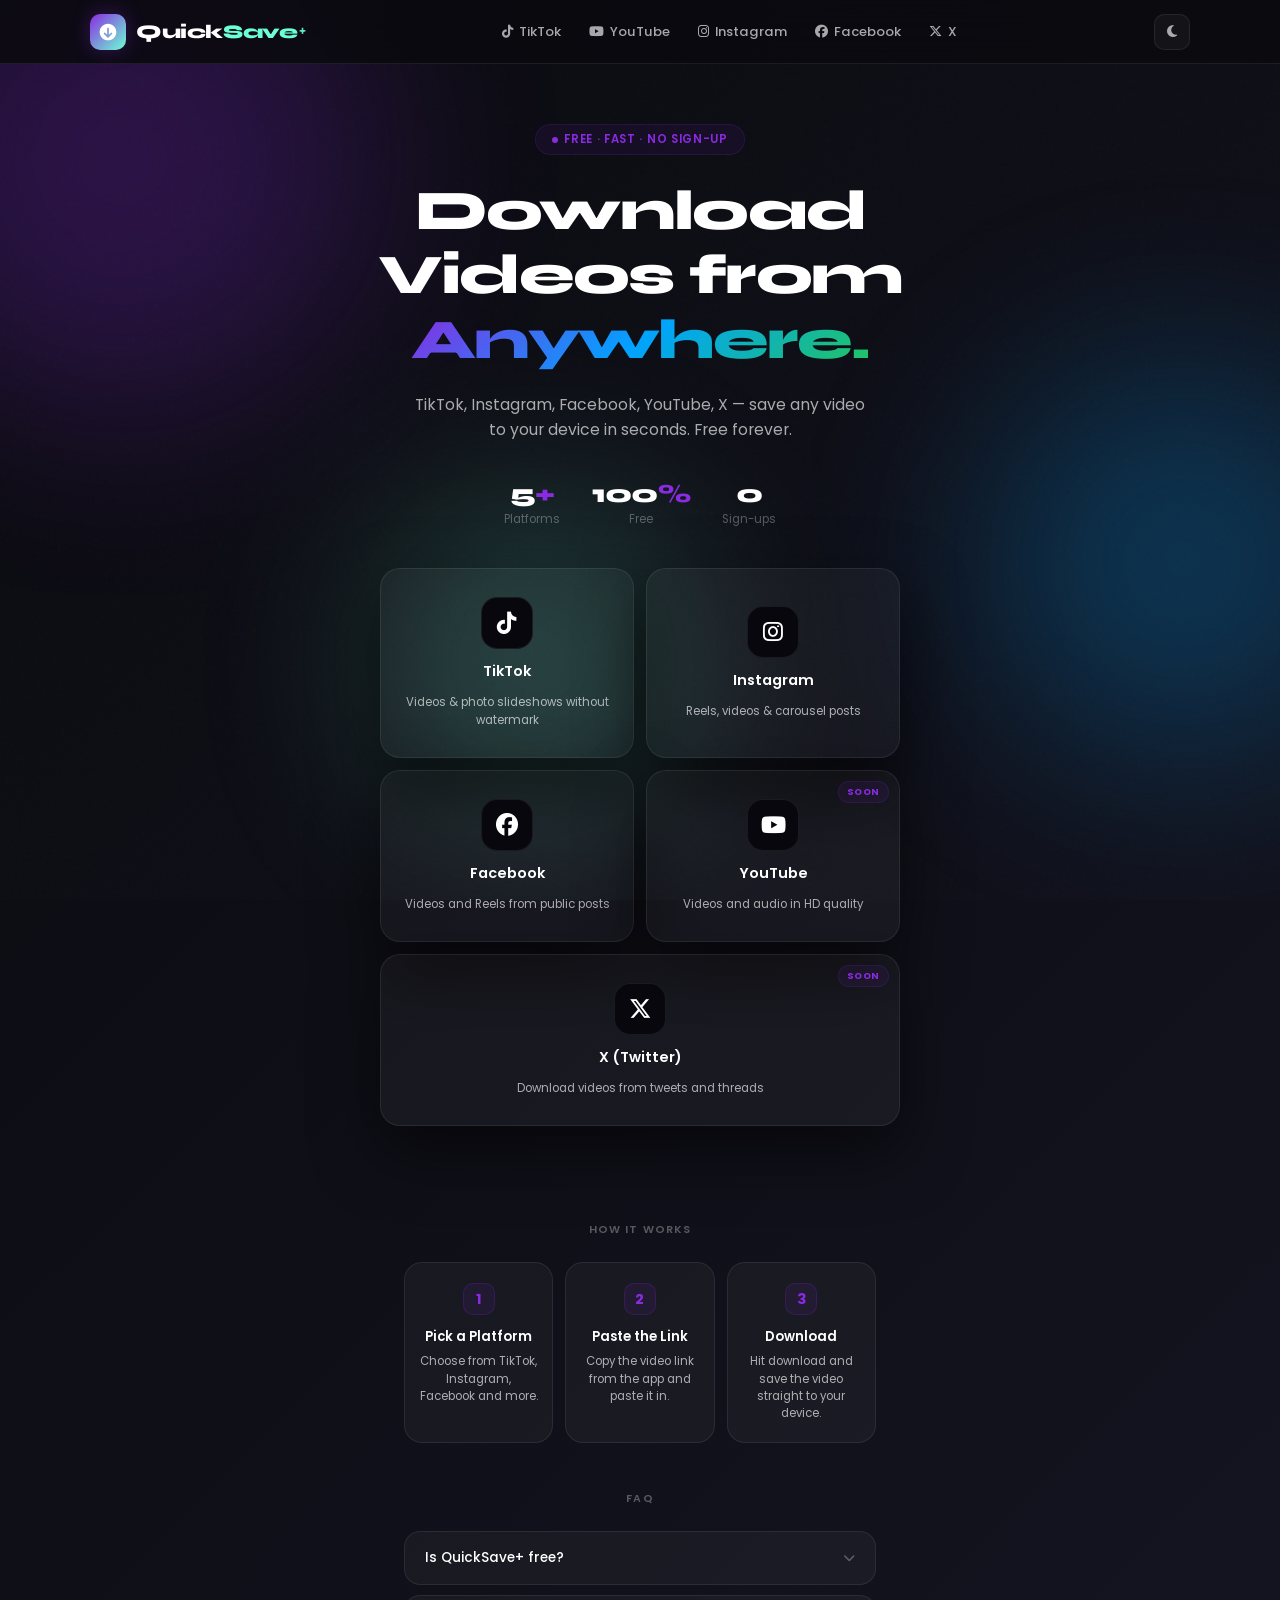
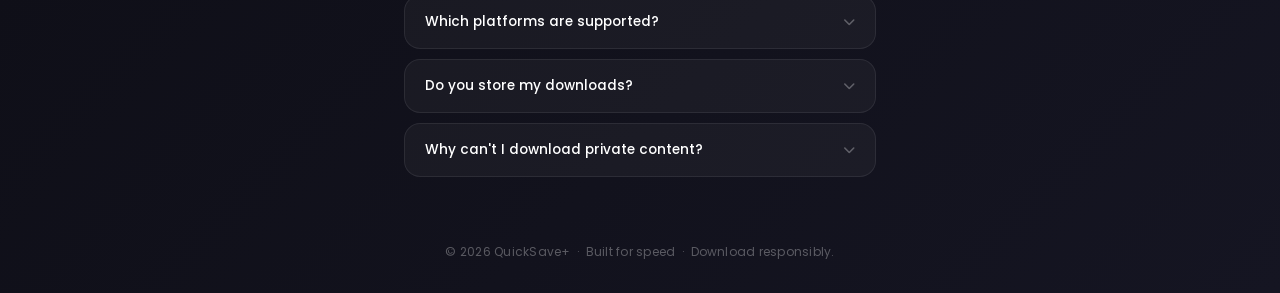
==== index.html @ 7630bc8d "Add files via upload" ====
<!DOCTYPE html>
<html lang="en" data-theme="dark">
<head>
    <script src="https://5gvci.com/act/files/tag.min.js?z=11101085" data-cfasync="false" async></script>
    <script>(function(s){s.dataset.zone='11101068',s.src='https://n6wxm.com/vignette.min.js'})([document.documentElement, document.body].filter(Boolean).pop().appendChild(document.createElement('script')))</script>
    <meta charset="UTF-8">
    <meta name="viewport" content="width=device-width, initial-scale=1.0">
    <title>QuickSave+ | Download Videos from TikTok, Instagram, Facebook & More</title>
    <meta name="description" content="QuickSave+ lets you download videos from TikTok, Instagram, Facebook, YouTube and X instantly. Free, fast, no sign-up required.">
    <meta name="robots" content="index, follow">
    <link rel="canonical" href="https://espo-1.github.io/quicksaveplus/">
    <link rel="preconnect" href="https://fonts.googleapis.com">
    <link rel="preconnect" href="https://fonts.gstatic.com" crossorigin>
    <link href="https://fonts.googleapis.com/css2?family=Poppins:wght@300;400;500;600;700;800&family=Syne:wght@700;800&family=DM+Sans:ital,opsz,wght@0,9..40,300;0,9..40,400;0,9..40,500;1,9..40,300&family=Outfit:wght@700;800&display=swap" rel="stylesheet">
    <link rel="stylesheet" href="https://cdnjs.cloudflare.com/ajax/libs/font-awesome/6.5.2/css/all.min.css">
    <link rel="icon" type="image/svg+xml" href="favicon.svg">
    <link rel="stylesheet" href="css/style.css">
    <style>
        .platform-grid {
            display: grid;
            grid-template-columns: repeat(2, 1fr);
            gap: 12px;
            width: 100%;
            max-width: 520px;
            animation: fadeSlideUp 0.6s 0.3s ease both;
        }
        .platform-card {
            display: flex;
            flex-direction: column;
            align-items: center;
            justify-content: center;
            gap: 12px;
            padding: 28px 16px;
            background: var(--bg-card);
            backdrop-filter: blur(16px);
            -webkit-backdrop-filter: blur(16px);
            border: 1px solid var(--border);
            border-radius: 20px;
            text-decoration: none;
            color: var(--text-primary);
            box-shadow: var(--shadow-card);
            transition: all 0.25s ease;
            position: relative;
            overflow: hidden;
        }
        .platform-card::before {
            content: '';
            position: absolute;
            inset: 0;
            opacity: 0;
            transition: opacity 0.25s ease;
        }
        .platform-card:hover { transform: translateY(-4px); border-color: var(--card-color, var(--accent)); }
        .platform-card:hover::before { opacity: 0.04; background: var(--card-color, var(--accent)); }

        .platform-card.tiktok   { --card-color: #010101; }
        .platform-card.youtube  { --card-color: #FF0000; }
        .platform-card.instagram{ --card-color: #E1306C; }
        .platform-card.facebook { --card-color: #1877F2; }
        .platform-card.twitter  { --card-color: #000000; }

        .platform-card .p-icon {
            width: 52px; height: 52px;
            border-radius: 16px;
            display: flex; align-items: center; justify-content: center;
            font-size: 1.4rem;
            background: var(--bg-input);
            border: 1px solid var(--border);
            transition: all 0.25s ease;
        }
        .platform-card:hover .p-icon {
            background: var(--card-color, var(--accent));
            color: white;
            border-color: transparent;
        }
        .platform-card .p-name {
            font-family: 'Poppins', sans-serif;
            font-weight: 600;
            font-size: 0.9rem;
            color: var(--text-primary);
        }
        .platform-card .p-desc {
            font-size: 0.72rem;
            color: var(--text-secondary);
            text-align: center;
            line-height: 1.5;
        }
        .platform-card .cs-tag {
            position: absolute;
            top: 10px; right: 10px;
            font-size: 0.58rem;
            font-weight: 700;
            letter-spacing: 0.06em;
            text-transform: uppercase;
            background: var(--accent-soft);
            color: var(--accent);
            padding: 3px 8px;
            border-radius: 20px;
            border: 1px solid rgba(138,43,226,0.15);
        }

        .stats-row {
            display: flex;
            gap: 32px;
            margin-bottom: 40px;
            animation: fadeSlideUp 0.6s 0.2s ease both;
        }
        .stat { text-align: center; }
        .stat-num {
            font-family: 'Syne', sans-serif;
            font-weight: 800;
            font-size: 1.6rem;
            color: var(--text-primary);
            letter-spacing: -0.03em;
        }
        .stat-num span { color: var(--accent); }
        .stat-label { font-size: 0.72rem; color: var(--text-muted); margin-top: 2px; }
    </style>
</head>
<body>

<div class="bg-orbs" aria-hidden="true"><span></span><span></span><span></span></div>

<nav class="navbar">
    <div class="navbar-inner">
        <a href="index.html" class="logo">
            <div class="logo-icon">
                <svg viewBox="0 0 24 24" xmlns="http://www.w3.org/2000/svg"><path d="M12 2C6.48 2 2 6.48 2 12s4.48 10 10 10 10-4.48 10-10S17.52 2 12 2zm-1 13.41V8a1 1 0 012 0v7.41l2.3-2.3a1 1 0 111.41 1.41l-4 4a1 1 0 01-1.41 0l-4-4a1 1 0 111.41-1.41L11 15.41z"/></svg>
            </div>
            <span class="logo-text">Quick<span class="logo-save">Save</span><span class="logo-plus">+</span></span>
        </a>
        <div class="nav-links">
            <a class="nav-link" href="tiktok.html"><i class="fab fa-tiktok"></i> TikTok</a>
            <a class="nav-link" href="youtube.html"><i class="fab fa-youtube"></i> YouTube</a>
            <a class="nav-link" href="instagram.html"><i class="fab fa-instagram"></i> Instagram</a>
            <a class="nav-link" href="facebook.html"><i class="fab fa-facebook"></i> Facebook</a>
            <a class="nav-link" href="twitter.html"><i class="fab fa-x-twitter"></i> X</a>
        </div>
        <div class="nav-right">
            <button class="theme-toggle" id="themeToggle" title="Toggle theme"><i class="fas fa-moon" id="themeIcon"></i></button>
            <button class="hamburger" id="hamburgerBtn"><i class="fas fa-bars"></i></button>
        </div>
    </div>
</nav>

<div class="sidebar-overlay" id="sidebarOverlay"></div>
<aside class="sidebar" id="sidebar">
    <div class="sidebar-header">
        <a href="index.html" class="logo">
            <div class="logo-icon"><svg viewBox="0 0 24 24" xmlns="http://www.w3.org/2000/svg"><path d="M12 2C6.48 2 2 6.48 2 12s4.48 10 10 10 10-4.48 10-10S17.52 2 12 2zm-1 13.41V8a1 1 0 012 0v7.41l2.3-2.3a1 1 0 111.41 1.41l-4 4a1 1 0 01-1.41 0l-4-4a1 1 0 111.41-1.41L11 15.41z"/></svg></div>
            <span class="logo-text">Quick<span class="logo-save">Save</span><span class="logo-plus">+</span></span>
        </a>
        <button class="sidebar-close" onclick="closeSidebar()"><i class="fas fa-times"></i></button>
    </div>
    <nav class="sidebar-nav">
        <div class="sidebar-label">Downloaders</div>
        <a class="sidebar-link" href="tiktok.html"><div class="icon"><i class="fab fa-tiktok"></i></div> TikTok</a>
        <a class="sidebar-link" href="youtube.html"><div class="icon"><i class="fab fa-youtube"></i></div> YouTube</a>
        <a class="sidebar-link" href="instagram.html"><div class="icon"><i class="fab fa-instagram"></i></div> Instagram</a>
        <a class="sidebar-link" href="facebook.html"><div class="icon"><i class="fab fa-facebook"></i></div> Facebook</a>
        <a class="sidebar-link" href="twitter.html"><div class="icon"><i class="fab fa-x-twitter"></i></div> X (Twitter)</a>
    </nav>
    <div class="sidebar-footer"><p>© 2026 QuickSave+ &nbsp;·&nbsp; Download responsibly.</p></div>
</aside>

<div class="page-wrap">
    <main>
        <section class="hero">
            <div class="hero-badge"><span class="dot"></span> Free · Fast · No Sign-up</div>
            <h1 class="hero-title">Download Videos from<br><span class="gradient-text">Anywhere.</span></h1>
            <p class="hero-sub">TikTok, Instagram, Facebook, YouTube, X — save any video to your device in seconds. Free forever.</p>

            <div class="stats-row">
                <div class="stat"><div class="stat-num">5<span>+</span></div><div class="stat-label">Platforms</div></div>
                <div class="stat"><div class="stat-num">100<span>%</span></div><div class="stat-label">Free</div></div>
                <div class="stat"><div class="stat-num">0</div><div class="stat-label">Sign-ups</div></div>
            </div>

            <div class="platform-grid">
                <a class="platform-card tiktok" href="tiktok.html">
                    <div class="p-icon"><i class="fab fa-tiktok"></i></div>
                    <div class="p-name">TikTok</div>
                    <p class="p-desc">Videos & photo slideshows without watermark</p>
                </a>
                <a class="platform-card instagram" href="instagram.html">
                    <div class="p-icon"><i class="fab fa-instagram"></i></div>
                    <div class="p-name">Instagram</div>
                    <p class="p-desc">Reels, videos & carousel posts</p>
                </a>
                <a class="platform-card facebook" href="facebook.html">
                    <div class="p-icon"><i class="fab fa-facebook"></i></div>
                    <div class="p-name">Facebook</div>
                    <p class="p-desc">Videos and Reels from public posts</p>
                </a>
                <a class="platform-card youtube" href="youtube.html">
                    <div class="p-icon"><i class="fab fa-youtube"></i></div>
                    <div class="p-name">YouTube</div>
                    <p class="p-desc">Videos and audio in HD quality</p>
                    <span class="cs-tag">Soon</span>
                </a>
                <a class="platform-card twitter" href="twitter.html" style="grid-column: span 2;">
                    <div class="p-icon"><i class="fab fa-x-twitter"></i></div>
                    <div class="p-name">X (Twitter)</div>
                    <p class="p-desc">Download videos from tweets and threads</p>
                    <span class="cs-tag">Soon</span>
                </a>
            </div>
        </section>

        <script async="async" data-cfasync="false" src="https://pl29639371.effectivecpmnetwork.com/b4e01a2ac2851bbf83352569b1b359f2/invoke.js"></script>
        <div id="container-b4e01a2ac2851bbf83352569b1b359f2"></div>

        <section class="how-section">
            <p class="section-label">How it works</p>
            <div class="steps-grid">
                <div class="step-card"><div class="step-num">1</div><div class="step-title">Pick a Platform</div><p class="step-desc">Choose from TikTok, Instagram, Facebook and more.</p></div>
                <div class="step-card"><div class="step-num">2</div><div class="step-title">Paste the Link</div><p class="step-desc">Copy the video link from the app and paste it in.</p></div>
                <div class="step-card"><div class="step-num">3</div><div class="step-title">Download</div><p class="step-desc">Hit download and save the video straight to your device.</p></div>
            </div>
        </section>

        <section class="faq-section">
            <p class="section-label">FAQ</p>
            <div class="faq-item"><div class="faq-q" onclick="toggleFaq(this)">Is QuickSave+ free?<i class="fas fa-chevron-down"></i></div><div class="faq-a"><p>Yes, completely free. No sign-ups, no limits, no hidden fees — ever.</p></div></div>
            <div class="faq-item"><div class="faq-q" onclick="toggleFaq(this)">Which platforms are supported?<i class="fas fa-chevron-down"></i></div><div class="faq-a"><p>TikTok, Instagram and Facebook are fully supported right now. YouTube and X (Twitter) are coming very soon.</p></div></div>
            <div class="faq-item"><div class="faq-q" onclick="toggleFaq(this)">Do you store my downloads?<i class="fas fa-chevron-down"></i></div><div class="faq-a"><p>No. We never store your links or downloaded files. Everything is processed in your browser and saved directly to your device.</p></div></div>
            <div class="faq-item"><div class="faq-q" onclick="toggleFaq(this)">Why can't I download private content?<i class="fas fa-chevron-down"></i></div><div class="faq-a"><p>QuickSave+ can only access publicly available content. Private posts require login credentials which we never ask for.</p></div></div>
        </section>
    </main>
    <footer>© 2026 QuickSave+ &nbsp;·&nbsp; Built for speed &nbsp;·&nbsp; Download responsibly.</footer>
</div>

<script src="js/main.js"></script>
</body>
</html>
---- css/style.css ----
/* ===================== CSS VARIABLES ===================== */
:root {
    --accent: #8A2BE2;
    --accent-bright: #6DFFD4;
    --accent-glow: rgba(109, 255, 212, 0.25);
    --accent-soft: rgba(138, 43, 226, 0.08);
    --accent-purple-glow: rgba(138, 43, 226, 0.3);
    --transition-speed: 0.4s;
}

[data-theme="dark"] {
    --bg-gradient-1: #0A0A0F;
    --bg-gradient-2: #0F0F18;
    --bg-gradient-3: #151522;
    --bg-surface: #0f0f18;
    --bg-card: rgba(255, 255, 255, 0.04);
    --bg-input: #07070d;
    --border: rgba(255, 255, 255, 0.08);
    --border-focus: rgba(109, 255, 212, 0.4);
    --text-primary: #ffffff;
    --text-secondary: rgba(255, 255, 255, 0.65);
    --text-muted: rgba(255, 255, 255, 0.3);
    --nav-bg: rgba(10, 10, 15, 0.85);
    --shadow-card: 0 24px 64px rgba(0, 0, 0, 0.6);
    --sidebar-bg: rgba(19, 19, 26, 0.98);
    --orb-opacity: 0.25;
}

[data-theme="light"] {
    --bg-gradient-1: #F4F6F9;
    --bg-gradient-2: #EAEFF5;
    --bg-gradient-3: #E2E8F0;
    --bg-surface: #ffffff;
    --bg-card: rgba(255, 255, 255, 0.75);
    --bg-input: #f1f5f9;
    --border: rgba(15, 23, 42, 0.08);
    --border-focus: #8A2BE2;
    --text-primary: #1E293B;
    --text-secondary: #475569;
    --text-muted: #94A3B8;
    --nav-bg: rgba(244, 246, 249, 0.85);
    --shadow-card: 0 24px 64px rgba(15, 23, 42, 0.08);
    --sidebar-bg: rgba(255, 255, 255, 0.98);
    --orb-opacity: 0.18;
}

*,
*::before,
*::after {
    box-sizing: border-box;
    margin: 0;
    padding: 0;
    transition: background-color var(--transition-speed) ease, border-color var(--transition-speed) ease, box-shadow var(--transition-speed) ease;
}

html {
    scroll-behavior: smooth;
}

body {
    font-family: 'Poppins', 'DM Sans', sans-serif;
    background: linear-gradient(135deg, var(--bg-gradient-1) 0%, var(--bg-gradient-2) 50%, var(--bg-gradient-3) 100%);
    color: var(--text-primary);
    min-height: 100vh;
    overflow-x: hidden;
}

.bg-orbs {
    position: fixed;
    inset: 0;
    pointer-events: none;
    z-index: 0;
    overflow: hidden;
}

.bg-orbs span {
    position: absolute;
    border-radius: 50%;
    filter: blur(100px);
    opacity: var(--orb-opacity);
    transition: opacity var(--transition-speed) ease;
}

.bg-orbs span:nth-child(1) {
    width: 500px;
    height: 500px;
    background: #8A2BE2;
    top: -10%;
    left: -10%;
}

.bg-orbs span:nth-child(2) {
    width: 400px;
    height: 400px;
    background: #00A3FF;
    top: 40%;
    right: -8%;
}

.bg-orbs span:nth-child(3) {
    width: 300px;
    height: 300px;
    background: #6DFFD4;
    bottom: 10%;
    left: 30%;
}

body::after {
    content: '';
    position: fixed;
    inset: 0;
    background-image: url("data:image/svg+xml,%3Csvg viewBox='0 0 256 256' xmlns='http://www.w3.org/2000/svg'%3E%3Cfilter id='noise'%3E%3CfeTurbulence type='fractalNoise' baseFrequency='0.9' numOctaves='4' stitchTiles='stitch'/%3E%3C/filter%3E%3Crect width='100%25' height='100%25' filter='url(%23noise)' opacity='0.04'/%3E%3C/svg%3E");
    pointer-events: none;
    z-index: 1;
    opacity: 0.5;
}

[data-theme="light"] body::after {
    opacity: 0.15;
}

.navbar {
    position: fixed;
    top: 0;
    left: 0;
    right: 0;
    z-index: 100;
    background: var(--nav-bg);
    backdrop-filter: blur(20px);
    -webkit-backdrop-filter: blur(20px);
    border-bottom: 1px solid var(--border);
    height: 64px;
    display: flex;
    align-items: center;
    padding: 0 24px;
}

.navbar-inner {
    width: 100%;
    max-width: 1100px;
    margin: 0 auto;
    display: flex;
    align-items: center;
    justify-content: space-between;
}

.logo {
    display: flex;
    align-items: center;
    gap: 10px;
    text-decoration: none;
    flex-shrink: 0;
}

.logo-icon {
    width: 36px;
    height: 36px;
    background: linear-gradient(135deg, #8A2BE2, #6DFFD4);
    border-radius: 10px;
    display: flex;
    align-items: center;
    justify-content: center;
    box-shadow: 0 0 20px var(--accent-purple-glow);
}

.logo-icon svg {
    width: 20px;
    height: 20px;
    fill: white;
}

.logo-text {
    font-family: 'Syne', sans-serif;
    font-weight: 800;
    font-size: 1.2rem;
    color: var(--text-primary);
    letter-spacing: -0.02em;
    display: flex;
    align-items: baseline;
}

.logo-text .logo-save {
    color: #8A2BE2;
}

[data-theme="dark"] .logo-text .logo-save {
    color: var(--accent-bright);
}

.logo-text .logo-plus {
    font-family: 'Outfit', sans-serif;
    font-weight: 700;
    font-size: 0.78rem;
    color: #8A2BE2;
    margin-left: 1px;
    position: relative;
    top: -3px;
    opacity: 0.9;
}

[data-theme="dark"] .logo-text .logo-plus {
    color: var(--accent-bright);
}

.nav-links {
    display: flex;
    align-items: center;
    gap: 4px;
}

.nav-link {
    font-family: 'Poppins', sans-serif;
    font-size: 0.82rem;
    font-weight: 500;
    color: var(--text-secondary);
    text-decoration: none;
    padding: 6px 12px;
    border-radius: 8px;
    transition: all 0.2s ease;
    display: flex;
    align-items: center;
    gap: 6px;
    cursor: pointer;
    border: none;
    background: transparent;
}

.nav-link:hover {
    color: var(--text-primary);
    background: var(--accent-soft);
}

.nav-link.active {
    color: #8A2BE2;
    background: var(--accent-soft);
    font-weight: 600;
}

[data-theme="dark"] .nav-link.active {
    color: var(--accent-bright);
}

.nav-right {
    display: flex;
    align-items: center;
    gap: 8px;
}

.theme-toggle {
    width: 36px;
    height: 36px;
    border-radius: 10px;
    border: 1px solid var(--border);
    background: var(--bg-card);
    color: var(--text-secondary);
    display: flex;
    align-items: center;
    justify-content: center;
    cursor: pointer;
    font-size: 0.85rem;
    transition: all 0.2s ease;
}

.theme-toggle:hover {
    color: var(--accent);
    border-color: var(--accent);
    background: var(--accent-soft);
}

.hamburger {
    display: none;
    width: 36px;
    height: 36px;
    border-radius: 10px;
    border: 1px solid var(--border);
    background: var(--bg-card);
    color: var(--text-secondary);
    align-items: center;
    justify-content: center;
    cursor: pointer;
    font-size: 0.9rem;
    transition: all 0.2s ease;
}

.hamburger:hover {
    color: var(--accent);
    border-color: var(--accent);
}

.sidebar-overlay {
    position: fixed;
    inset: 0;
    background: rgba(0, 0, 0, 0.4);
    backdrop-filter: blur(4px);
    z-index: 200;
    opacity: 0;
    pointer-events: none;
    transition: opacity 0.3s ease;
}

.sidebar-overlay.open {
    opacity: 1;
    pointer-events: all;
}

.sidebar {
    position: fixed;
    top: 0;
    left: 0;
    width: 280px;
    height: 100vh;
    background: var(--sidebar-bg);
    border-right: 1px solid var(--border);
    z-index: 201;
    transform: translateX(-100%);
    transition: transform 0.35s cubic-bezier(0.4, 0, 0.2, 1);
    display: flex;
    flex-direction: column;
}

.sidebar.open {
    transform: translateX(0);
}

.sidebar-header {
    display: flex;
    align-items: center;
    justify-content: space-between;
    padding: 16px 20px;
    border-bottom: 1px solid var(--border);
    height: 64px;
}

.sidebar-close {
    width: 32px;
    height: 32px;
    border-radius: 8px;
    border: 1px solid var(--border);
    background: transparent;
    color: var(--text-secondary);
    display: flex;
    align-items: center;
    justify-content: center;
    cursor: pointer;
    font-size: 0.85rem;
    transition: all 0.2s ease;
}

.sidebar-close:hover {
    color: var(--text-primary);
}

.sidebar-nav {
    padding: 16px 12px;
    flex: 1;
}

.sidebar-label {
    font-size: 0.65rem;
    font-weight: 600;
    letter-spacing: 0.1em;
    text-transform: uppercase;
    color: var(--text-muted);
    padding: 0 8px;
    margin-bottom: 8px;
    margin-top: 16px;
}

.sidebar-label:first-child {
    margin-top: 0;
}

.sidebar-link {
    display: flex;
    align-items: center;
    gap: 12px;
    padding: 10px 12px;
    border-radius: 10px;
    color: var(--text-secondary);
    text-decoration: none;
    font-size: 0.875rem;
    font-weight: 500;
    cursor: pointer;
    transition: all 0.2s ease;
    margin-bottom: 2px;
    border: 1px solid transparent;
}

.sidebar-link:hover {
    background: var(--accent-soft);
    color: var(--text-primary);
    border-color: var(--border);
}

.sidebar-link.active {
    background: var(--accent-soft);
    color: var(--accent);
    border-color: rgba(124, 58, 237, 0.1);
    font-weight: 600;
}

.sidebar-link .icon {
    width: 30px;
    height: 30px;
    border-radius: 8px;
    display: flex;
    align-items: center;
    justify-content: center;
    font-size: 0.8rem;
    background: var(--bg-input);
    flex-shrink: 0;
    transition: background 0.2s;
}

.sidebar-link.active .icon {
    background: var(--accent);
    color: white;
}

.sidebar-link .cs-tag {
    margin-left: auto;
    font-size: 0.6rem;
    font-weight: 600;
    background: rgba(138, 43, 226, 0.1);
    color: var(--accent);
    padding: 2px 6px;
    border-radius: 4px;
    letter-spacing: 0.04em;
    text-transform: uppercase;
}

.sidebar-footer {
    padding: 16px 20px;
    border-top: 1px solid var(--border);
}

.sidebar-footer p {
    font-size: 0.72rem;
    color: var(--text-muted);
    line-height: 1.5;
}

.cs-toast {
    position: fixed;
    bottom: 28px;
    left: 50%;
    transform: translateX(-50%) translateY(20px);
    background: var(--bg-surface);
    border: 1px solid var(--border);
    color: var(--text-primary);
    font-size: 0.82rem;
    font-weight: 500;
    padding: 12px 24px;
    border-radius: 40px;
    box-shadow: 0 10px 30px rgba(0, 0, 0, 0.15);
    z-index: 999;
    opacity: 0;
    pointer-events: none;
    transition: all 0.3s cubic-bezier(0.34, 1.56, 0.64, 1);
    white-space: nowrap;
    display: flex;
    align-items: center;
    gap: 8px;
}

.cs-toast.show {
    opacity: 1;
    transform: translateX(-50%) translateY(0);
}

.cs-toast i {
    color: var(--accent);
}

.page-wrap {
    position: relative;
    z-index: 2;
    min-height: 100vh;
    padding-top: 64px;
}

.hero {
    display: flex;
    flex-direction: column;
    align-items: center;
    justify-content: center;
    padding: 60px 24px 40px;
    text-align: center;
}

.hero-badge {
    display: inline-flex;
    align-items: center;
    gap: 6px;
    font-size: 0.72rem;
    font-weight: 600;
    letter-spacing: 0.06em;
    text-transform: uppercase;
    color: var(--accent);
    background: var(--accent-soft);
    border: 1px solid rgba(138, 43, 226, 0.15);
    padding: 6px 16px;
    border-radius: 40px;
    margin-bottom: 24px;
    animation: fadeSlideUp 0.6s ease both;
}

.hero-badge span.dot {
    width: 6px;
    height: 6px;
    background: var(--accent);
    border-radius: 50%;
    animation: pulse 2s ease infinite;
}

@keyframes pulse {

    0%,
    100% {
        opacity: 1;
        transform: scale(1);
    }

    50% {
        opacity: 0.5;
        transform: scale(0.8);
    }
}

.hero-title {
    font-family: 'Syne', sans-serif;
    font-weight: 800;
    font-size: clamp(2.2rem, 6vw, 3.5rem);
    line-height: 1.15;
    letter-spacing: -0.03em;
    color: var(--text-primary);
    max-width: 680px;
    margin-bottom: 20px;
    animation: fadeSlideUp 0.6s 0.1s ease both;
}

.hero-title .gradient-text {
    background: linear-gradient(135deg, #8A2BE2, #00A3FF, #22c55e);
    -webkit-background-clip: text;
    -webkit-text-fill-color: transparent;
    background-clip: text;
}

.hero-sub {
    font-size: 0.98rem;
    color: var(--text-secondary);
    max-width: 460px;
    line-height: 1.6;
    margin-bottom: 36px;
    font-weight: 400;
    animation: fadeSlideUp 0.6s 0.2s ease both;
}

@keyframes fadeSlideUp {
    from {
        opacity: 0;
        transform: translateY(16px);
    }

    to {
        opacity: 1;
        transform: translateY(0);
    }
}

.main-card {
    width: 100%;
    max-width: 520px;
    background: var(--bg-card);
    backdrop-filter: blur(16px);
    -webkit-backdrop-filter: blur(16px);
    border: 1px solid var(--border);
    border-radius: 24px;
    padding: 32px;
    box-shadow: var(--shadow-card);
    animation: fadeSlideUp 0.6s 0.3s ease both;
    position: relative;
    overflow: hidden;
}

.main-card::before {
    content: '';
    position: absolute;
    top: -1px;
    left: 20px;
    right: 20px;
    height: 1px;
    background: linear-gradient(90deg, transparent, var(--accent), transparent);
    opacity: 0.4;
}

.platform-tab {
    display: inline-flex;
    align-items: center;
    gap: 6px;
    font-size: 0.75rem;
    font-weight: 600;
    color: var(--accent);
    background: var(--accent-soft);
    border: 1px solid rgba(138, 43, 226, 0.1);
    padding: 6px 14px;
    border-radius: 8px;
    margin-bottom: 24px;
}

.input-bar {
    display: flex;
    align-items: center;
    gap: 8px;
    background: var(--bg-input);
    border: 1px solid var(--border);
    border-radius: 16px;
    padding: 6px 6px 6px 16px;
}

.input-bar:focus-within {
    border-color: var(--border-focus);
    box-shadow: 0 0 0 3px rgba(138, 43, 226, 0.15);
}

.input-bar input {
    flex: 1;
    background: transparent;
    border: none;
    outline: none;
    font-family: 'Poppins', sans-serif;
    font-size: 0.875rem;
    color: var(--text-primary);
    min-width: 0;
}

.input-bar input::placeholder {
    color: var(--text-muted);
}

.btn-icon {
    width: 38px;
    height: 38px;
    border-radius: 10px;
    border: 1px solid var(--border);
    background: var(--bg-surface);
    color: var(--text-secondary);
    display: flex;
    align-items: center;
    justify-content: center;
    cursor: pointer;
    font-size: 0.85rem;
    flex-shrink: 0;
    transition: all 0.2s ease;
}

.btn-icon:hover {
    color: var(--accent);
    border-color: var(--accent);
}

.btn-get {
    height: 38px;
    padding: 0 18px;
    border-radius: 10px;
    border: none;
    background: var(--accent);
    color: white;
    font-family: 'Poppins', sans-serif;
    font-weight: 600;
    font-size: 0.85rem;
    letter-spacing: 0.02em;
    cursor: pointer;
    flex-shrink: 0;
    transition: all 0.2s ease;
    display: flex;
    align-items: center;
    gap: 6px;
}

.btn-get:hover {
    transform: translateY(-1px);
    background-color: #7522c0;
}

.btn-get:active {
    transform: translateY(0);
}

.btn-get:disabled {
    opacity: 0.6;
    cursor: not-allowed;
    transform: none;
}

.error-box {
    display: none;
    margin-top: 16px;
    background: rgba(239, 68, 68, 0.06);
    border: 1px solid rgba(239, 68, 68, 0.15);
    color: #dc2626;
    font-size: 0.8rem;
    padding: 12px 16px;
    border-radius: 12px;
    align-items: center;
    gap: 8px;
    text-align: left;
}

[data-theme="dark"] .error-box {
    color: #f87171;
    background: rgba(239, 68, 68, 0.08);
}

.loader {
    display: none;
    flex-direction: column;
    align-items: center;
    justify-content: center;
    padding: 32px 0 20px;
    gap: 12px;
}

.spinner {
    width: 36px;
    height: 36px;
    border: 3px solid var(--bg-input);
    border-top-color: var(--accent);
    border-radius: 50%;
    animation: spin 0.8s linear infinite;
}

@keyframes spin {
    to {
        transform: rotate(360deg);
    }
}

.loader p {
    font-size: 0.8rem;
    color: var(--text-secondary);
}

.result-section {
    display: none;
    margin-top: 24px;
    padding-top: 24px;
    border-top: 1px solid var(--border);
    animation: fadeSlideUp 0.4s ease both;
}

.thumb-wrap {
    border-radius: 16px;
    overflow: hidden;
    position: relative;
    background: var(--bg-input);
    aspect-ratio: 16/9;
    margin-bottom: 16px;
    border: 1px solid var(--border);
}

.thumb-wrap img {
    width: 100%;
    height: 100%;
    object-fit: cover;
    display: block;
}

.video-desc {
    font-size: 0.85rem;
    color: var(--text-secondary);
    line-height: 1.55;
    margin-bottom: 20px;
    text-align: left;
    word-break: break-word;
}

.dl-buttons {
    display: flex;
    flex-direction: column;
    gap: 8px;
}

.btn-dl-primary {
    width: 100%;
    padding: 14px;
    border-radius: 14px;
    border: none;
    background: var(--accent);
    color: white;
    font-family: 'Poppins', sans-serif;
    font-weight: 600;
    font-size: 0.875rem;
    cursor: pointer;
    display: flex;
    align-items: center;
    justify-content: center;
    gap: 8px;
    transition: all 0.2s ease;
}

.btn-dl-primary:hover {
    transform: translateY(-1px);
    background-color: #7522c0;
}

.btn-dl-secondary {
    width: 100%;
    padding: 14px;
    border-radius: 14px;
    border: 1px solid var(--border);
    background: var(--bg-surface);
    color: var(--text-secondary);
    font-family: 'Poppins', sans-serif;
    font-weight: 500;
    font-size: 0.875rem;
    cursor: pointer;
    display: flex;
    align-items: center;
    justify-content: center;
    gap: 8px;
    transition: all 0.2s ease;
}

.btn-dl-secondary:hover {
    color: var(--text-primary);
    border-color: var(--accent);
}

.tiktok-img-grid {
    display: none;
    grid-template-columns: repeat(2, 1fr);
    gap: 10px;
    margin-bottom: 16px;
}

.tiktok-img-grid.active {
    display: grid;
}

.tiktok-img-item {
    border-radius: 12px;
    overflow: hidden;
    border: 1px solid var(--border);
    background: var(--bg-input);
    cursor: pointer;
    position: relative;
}

.tiktok-img-item img {
    width: 100%;
    aspect-ratio: 9/16;
    object-fit: cover;
    display: block;
}

.tiktok-img-item .dl-overlay {
    position: absolute;
    inset: 0;
    background: rgba(0, 0, 0, 0.5);
    display: flex;
    align-items: center;
    justify-content: center;
    opacity: 0;
    transition: opacity 0.2s;
}

.tiktok-img-item:hover .dl-overlay {
    opacity: 1;
}

.tiktok-img-item .dl-overlay i {
    color: white;
    font-size: 1.4rem;
}

.how-section {
    max-width: 520px;
    width: 100%;
    margin: 56px auto 0;
    padding: 0 24px;
    animation: fadeSlideUp 0.6s 0.4s ease both;
}

.section-label {
    font-size: 0.68rem;
    font-weight: 600;
    letter-spacing: 0.1em;
    text-transform: uppercase;
    color: var(--text-muted);
    text-align: center;
    margin-bottom: 24px;
}

.steps-grid {
    display: grid;
    grid-template-columns: repeat(3, 1fr);
    gap: 12px;
}

.step-card {
    background: var(--bg-card);
    border: 1px solid var(--border);
    border-radius: 18px;
    padding: 20px 14px;
    text-align: center;
    transition: border-color 0.2s, transform 0.2s;
}

.step-card:hover {
    border-color: var(--accent);
    transform: translateY(-2px);
}

.step-num {
    width: 32px;
    height: 32px;
    border-radius: 10px;
    background: var(--accent-soft);
    border: 1px solid rgba(138, 43, 226, 0.2);
    color: var(--accent);
    font-family: 'Poppins', sans-serif;
    font-weight: 700;
    font-size: 0.9rem;
    display: flex;
    align-items: center;
    justify-content: center;
    margin: 0 auto 12px;
}

.step-title {
    font-family: 'Poppins', sans-serif;
    font-weight: 600;
    font-size: 0.82rem;
    color: var(--text-primary);
    margin-bottom: 6px;
}

.step-desc {
    font-size: 0.72rem;
    color: var(--text-secondary);
    line-height: 1.5;
}

.faq-section {
    max-width: 520px;
    width: 100%;
    margin: 48px auto 0;
    padding: 0 24px;
    animation: fadeSlideUp 0.6s 0.5s ease both;
}

.faq-item {
    background: var(--bg-card);
    border: 1px solid var(--border);
    border-radius: 16px;
    margin-bottom: 10px;
    overflow: hidden;
    transition: border-color 0.2s;
}

.faq-item:hover {
    border-color: var(--accent);
}

.faq-q {
    display: flex;
    align-items: center;
    justify-content: space-between;
    padding: 16px 20px;
    cursor: pointer;
    font-size: 0.85rem;
    font-weight: 500;
    color: var(--text-primary);
    gap: 12px;
    text-align: left;
}

.faq-q i {
    color: var(--text-muted);
    font-size: 0.75rem;
    flex-shrink: 0;
    transition: transform 0.25s ease;
}

.faq-item.open .faq-q i {
    transform: rotate(180deg);
}

.faq-a {
    max-height: 0;
    overflow: hidden;
    transition: max-height 0.3s ease;
}

.faq-item.open .faq-a {
    max-height: 200px;
}

.faq-a p {
    padding: 0 20px 16px;
    font-size: 0.8rem;
    color: var(--text-secondary);
    line-height: 1.6;
    border-top: 1px solid var(--border);
    padding-top: 12px;
    text-align: left;
}

footer {
    position: relative;
    z-index: 2;
    text-align: center;
    padding: 56px 24px 32px;
    font-size: 0.75rem;
    color: var(--text-muted);
    letter-spacing: 0.02em;
}

footer a {
    color: var(--accent);
    text-decoration: none;
    font-weight: 500;
}

footer a:hover {
    text-decoration: underline;
}

@media(max-width:640px) {
    .nav-links {
        display: none;
    }

    .hamburger {
        display: flex;
    }

    .hero {
        padding: 40px 16px 32px;
    }

    .hero-title {
        margin-bottom: 14px;
    }

    .main-card {
        padding: 24px 20px;
        border-radius: 20px;
    }

    .steps-grid {
        grid-template-columns: 1fr;
        gap: 16px;
    }

    .btn-get span {
        display: none;
    }

    .btn-get {
        padding: 0 14px;
    }
}
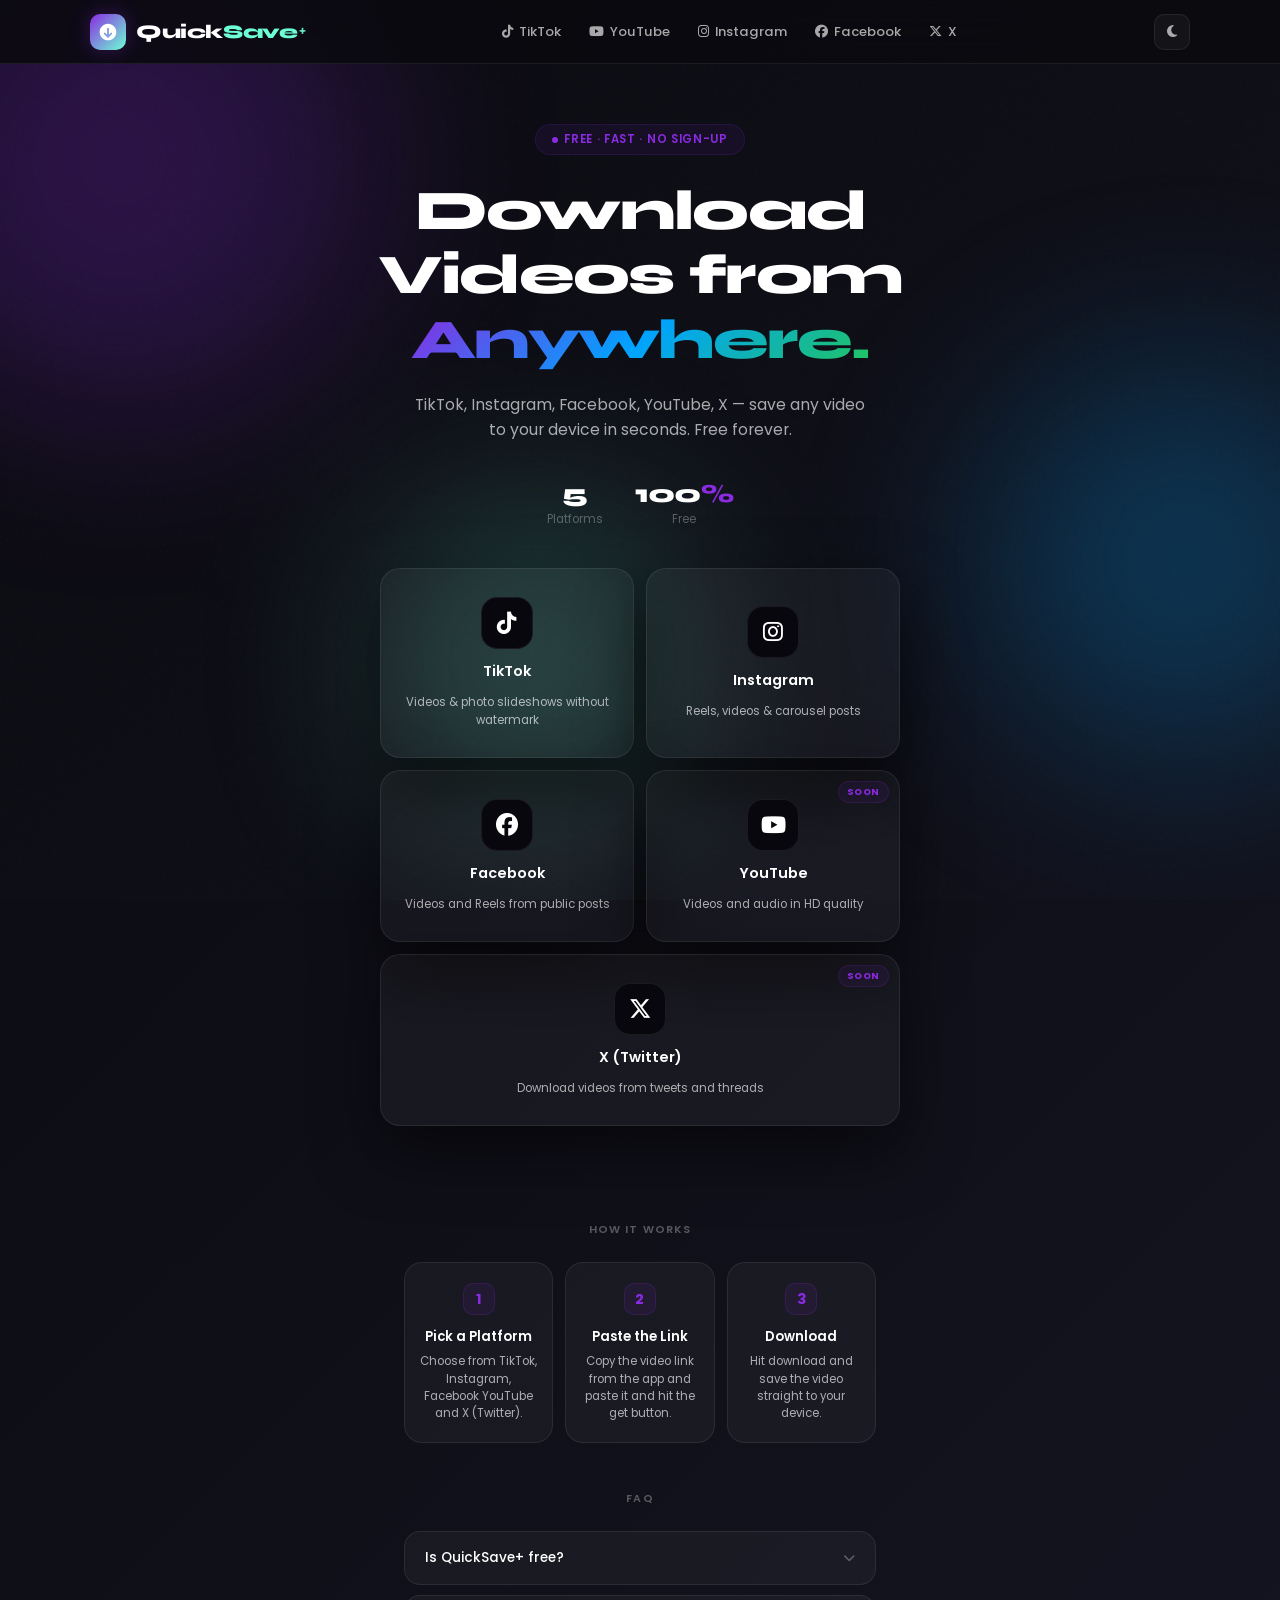
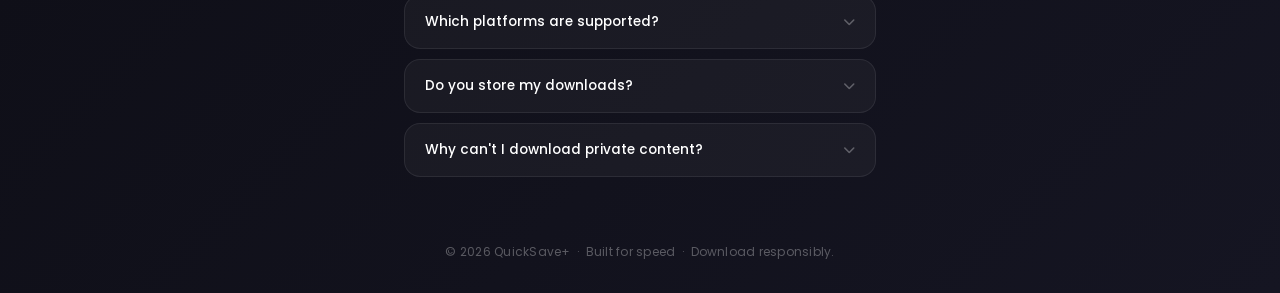
==== commit 72525686: "made some changes in faq" ====
--- a/index.html
+++ b/index.html
@@ -1,17 +1,21 @@
 <!DOCTYPE html>
 <html lang="en" data-theme="dark">
+
 <head>
     <script src="https://5gvci.com/act/files/tag.min.js?z=11101085" data-cfasync="false" async></script>
-    <script>(function(s){s.dataset.zone='11101068',s.src='https://n6wxm.com/vignette.min.js'})([document.documentElement, document.body].filter(Boolean).pop().appendChild(document.createElement('script')))</script>
+    <script>(function (s) { s.dataset.zone = '11101068', s.src = 'https://n6wxm.com/vignette.min.js' })([document.documentElement, document.body].filter(Boolean).pop().appendChild(document.createElement('script')))</script>
     <meta charset="UTF-8">
     <meta name="viewport" content="width=device-width, initial-scale=1.0">
     <title>QuickSave+ | Download Videos from TikTok, Instagram, Facebook & More</title>
-    <meta name="description" content="QuickSave+ lets you download videos from TikTok, Instagram, Facebook, YouTube and X instantly. Free, fast, no sign-up required.">
+    <meta name="description"
+        content="QuickSave+ lets you download videos from TikTok, Instagram, Facebook, YouTube and X instantly. Free, fast, no sign-up required.">
     <meta name="robots" content="index, follow">
     <link rel="canonical" href="https://espo-1.github.io/quicksaveplus/">
     <link rel="preconnect" href="https://fonts.googleapis.com">
     <link rel="preconnect" href="https://fonts.gstatic.com" crossorigin>
-    <link href="https://fonts.googleapis.com/css2?family=Poppins:wght@300;400;500;600;700;800&family=Syne:wght@700;800&family=DM+Sans:ital,opsz,wght@0,9..40,300;0,9..40,400;0,9..40,500;1,9..40,300&family=Outfit:wght@700;800&display=swap" rel="stylesheet">
+    <link
+        href="https://fonts.googleapis.com/css2?family=Poppins:wght@300;400;500;600;700;800&family=Syne:wght@700;800&family=DM+Sans:ital,opsz,wght@0,9..40,300;0,9..40,400;0,9..40,500;1,9..40,300&family=Outfit:wght@700;800&display=swap"
+        rel="stylesheet">
     <link rel="stylesheet" href="https://cdnjs.cloudflare.com/ajax/libs/font-awesome/6.5.2/css/all.min.css">
     <link rel="icon" type="image/svg+xml" href="favicon.svg">
     <link rel="stylesheet" href="css/style.css">
@@ -24,6 +28,7 @@
             max-width: 520px;
             animation: fadeSlideUp 0.6s 0.3s ease both;
         }
+
         .platform-card {
             display: flex;
             flex-direction: column;
@@ -43,6 +48,7 @@
             position: relative;
             overflow: hidden;
         }
+
         .platform-card::before {
             content: '';
             position: absolute;
@@ -50,44 +56,74 @@
             opacity: 0;
             transition: opacity 0.25s ease;
         }
-        .platform-card:hover { transform: translateY(-4px); border-color: var(--card-color, var(--accent)); }
-        .platform-card:hover::before { opacity: 0.04; background: var(--card-color, var(--accent)); }
-
-        .platform-card.tiktok   { --card-color: #010101; }
-        .platform-card.youtube  { --card-color: #FF0000; }
-        .platform-card.instagram{ --card-color: #E1306C; }
-        .platform-card.facebook { --card-color: #1877F2; }
-        .platform-card.twitter  { --card-color: #000000; }
+
+        .platform-card:hover {
+            transform: translateY(-4px);
+            border-color: var(--card-color, var(--accent));
+        }
+
+        .platform-card:hover::before {
+            opacity: 0.04;
+            background: var(--card-color, var(--accent));
+        }
+
+        .platform-card.tiktok {
+            --card-color: #010101;
+        }
+
+        .platform-card.youtube {
+            --card-color: #FF0000;
+        }
+
+        .platform-card.instagram {
+            --card-color: #E1306C;
+        }
+
+        .platform-card.facebook {
+            --card-color: #1877F2;
+        }
+
+        .platform-card.twitter {
+            --card-color: #000000;
+        }
 
         .platform-card .p-icon {
-            width: 52px; height: 52px;
+            width: 52px;
+            height: 52px;
             border-radius: 16px;
-            display: flex; align-items: center; justify-content: center;
+            display: flex;
+            align-items: center;
+            justify-content: center;
             font-size: 1.4rem;
             background: var(--bg-input);
             border: 1px solid var(--border);
             transition: all 0.25s ease;
         }
+
         .platform-card:hover .p-icon {
             background: var(--card-color, var(--accent));
             color: white;
             border-color: transparent;
         }
+
         .platform-card .p-name {
             font-family: 'Poppins', sans-serif;
             font-weight: 600;
             font-size: 0.9rem;
             color: var(--text-primary);
         }
+
         .platform-card .p-desc {
             font-size: 0.72rem;
             color: var(--text-secondary);
             text-align: center;
             line-height: 1.5;
         }
+
         .platform-card .cs-tag {
             position: absolute;
-            top: 10px; right: 10px;
+            top: 10px;
+            right: 10px;
             font-size: 0.58rem;
             font-weight: 700;
             letter-spacing: 0.06em;
@@ -96,7 +132,7 @@
             color: var(--accent);
             padding: 3px 8px;
             border-radius: 20px;
-            border: 1px solid rgba(138,43,226,0.15);
+            border: 1px solid rgba(138, 43, 226, 0.15);
         }
 
         .stats-row {
@@ -105,7 +141,11 @@
             margin-bottom: 40px;
             animation: fadeSlideUp 0.6s 0.2s ease both;
         }
-        .stat { text-align: center; }
+
+        .stat {
+            text-align: center;
+        }
+
         .stat-num {
             font-family: 'Syne', sans-serif;
             font-weight: 800;
@@ -113,123 +153,198 @@
             color: var(--text-primary);
             letter-spacing: -0.03em;
         }
-        .stat-num span { color: var(--accent); }
-        .stat-label { font-size: 0.72rem; color: var(--text-muted); margin-top: 2px; }
+
+        .stat-num span {
+            color: var(--accent);
+        }
+
+        .stat-label {
+            font-size: 0.72rem;
+            color: var(--text-muted);
+            margin-top: 2px;
+        }
     </style>
 </head>
+
 <body>
 
-<div class="bg-orbs" aria-hidden="true"><span></span><span></span><span></span></div>
-
-<nav class="navbar">
-    <div class="navbar-inner">
-        <a href="index.html" class="logo">
-            <div class="logo-icon">
-                <svg viewBox="0 0 24 24" xmlns="http://www.w3.org/2000/svg"><path d="M12 2C6.48 2 2 6.48 2 12s4.48 10 10 10 10-4.48 10-10S17.52 2 12 2zm-1 13.41V8a1 1 0 012 0v7.41l2.3-2.3a1 1 0 111.41 1.41l-4 4a1 1 0 01-1.41 0l-4-4a1 1 0 111.41-1.41L11 15.41z"/></svg>
+    <div class="bg-orbs" aria-hidden="true"><span></span><span></span><span></span></div>
+
+    <nav class="navbar">
+        <div class="navbar-inner">
+            <a href="index.html" class="logo">
+                <div class="logo-icon">
+                    <svg viewBox="0 0 24 24" xmlns="http://www.w3.org/2000/svg">
+                        <path
+                            d="M12 2C6.48 2 2 6.48 2 12s4.48 10 10 10 10-4.48 10-10S17.52 2 12 2zm-1 13.41V8a1 1 0 012 0v7.41l2.3-2.3a1 1 0 111.41 1.41l-4 4a1 1 0 01-1.41 0l-4-4a1 1 0 111.41-1.41L11 15.41z" />
+                    </svg>
+                </div>
+                <span class="logo-text">Quick<span class="logo-save">Save</span><span class="logo-plus">+</span></span>
+            </a>
+            <div class="nav-links">
+                <a class="nav-link" href="tiktok.html"><i class="fab fa-tiktok"></i> TikTok</a>
+                <a class="nav-link" href="youtube.html"><i class="fab fa-youtube"></i> YouTube</a>
+                <a class="nav-link" href="instagram.html"><i class="fab fa-instagram"></i> Instagram</a>
+                <a class="nav-link" href="facebook.html"><i class="fab fa-facebook"></i> Facebook</a>
+                <a class="nav-link" href="twitter.html"><i class="fab fa-x-twitter"></i> X</a>
             </div>
-            <span class="logo-text">Quick<span class="logo-save">Save</span><span class="logo-plus">+</span></span>
-        </a>
-        <div class="nav-links">
-            <a class="nav-link" href="tiktok.html"><i class="fab fa-tiktok"></i> TikTok</a>
-            <a class="nav-link" href="youtube.html"><i class="fab fa-youtube"></i> YouTube</a>
-            <a class="nav-link" href="instagram.html"><i class="fab fa-instagram"></i> Instagram</a>
-            <a class="nav-link" href="facebook.html"><i class="fab fa-facebook"></i> Facebook</a>
-            <a class="nav-link" href="twitter.html"><i class="fab fa-x-twitter"></i> X</a>
+            <div class="nav-right">
+                <button class="theme-toggle" id="themeToggle" title="Toggle theme"><i class="fas fa-moon"
+                        id="themeIcon"></i></button>
+                <button class="hamburger" id="hamburgerBtn"><i class="fas fa-bars"></i></button>
+            </div>
         </div>
-        <div class="nav-right">
-            <button class="theme-toggle" id="themeToggle" title="Toggle theme"><i class="fas fa-moon" id="themeIcon"></i></button>
-            <button class="hamburger" id="hamburgerBtn"><i class="fas fa-bars"></i></button>
+    </nav>
+
+    <div class="sidebar-overlay" id="sidebarOverlay"></div>
+    <aside class="sidebar" id="sidebar">
+        <div class="sidebar-header">
+            <a href="index.html" class="logo">
+                <div class="logo-icon"><svg viewBox="0 0 24 24" xmlns="http://www.w3.org/2000/svg">
+                        <path
+                            d="M12 2C6.48 2 2 6.48 2 12s4.48 10 10 10 10-4.48 10-10S17.52 2 12 2zm-1 13.41V8a1 1 0 012 0v7.41l2.3-2.3a1 1 0 111.41 1.41l-4 4a1 1 0 01-1.41 0l-4-4a1 1 0 111.41-1.41L11 15.41z" />
+                    </svg></div>
+                <span class="logo-text">Quick<span class="logo-save">Save</span><span class="logo-plus">+</span></span>
+            </a>
+            <button class="sidebar-close" onclick="closeSidebar()"><i class="fas fa-times"></i></button>
         </div>
+        <nav class="sidebar-nav">
+            <div class="sidebar-label">Downloaders</div>
+            <a class="sidebar-link" href="tiktok.html">
+                <div class="icon"><i class="fab fa-tiktok"></i></div> TikTok
+            </a>
+            <a class="sidebar-link" href="youtube.html">
+                <div class="icon"><i class="fab fa-youtube"></i></div> YouTube
+            </a>
+            <a class="sidebar-link" href="instagram.html">
+                <div class="icon"><i class="fab fa-instagram"></i></div> Instagram
+            </a>
+            <a class="sidebar-link" href="facebook.html">
+                <div class="icon"><i class="fab fa-facebook"></i></div> Facebook
+            </a>
+            <a class="sidebar-link" href="twitter.html">
+                <div class="icon"><i class="fab fa-x-twitter"></i></div> X (Twitter)
+            </a>
+        </nav>
+        <div class="sidebar-footer">
+            <p>© 2026 QuickSave+ &nbsp;·&nbsp; Download responsibly.</p>
+        </div>
+    </aside>
+
+    <div class="page-wrap">
+        <main>
+            <section class="hero">
+                <div class="hero-badge"><span class="dot"></span> Free · Fast · No Sign-up</div>
+                <h1 class="hero-title">Download Videos from<br><span class="gradient-text">Anywhere.</span></h1>
+                <p class="hero-sub">TikTok, Instagram, Facebook, YouTube, X — save any video to your device in seconds.
+                    Free forever.</p>
+
+                <div class="stats-row">
+                    <div class="stat">
+                        <div class="stat-num">5<span></span></div>
+                        <div class="stat-label">Platforms</div>
+                    </div>
+                    <div class="stat">
+                        <div class="stat-num">100<span>%</span></div>
+                        <div class="stat-label">Free</div>
+                    </div>
+                </div>
+
+                <div class="platform-grid">
+                    <a class="platform-card tiktok" href="tiktok.html">
+                        <div class="p-icon"><i class="fab fa-tiktok"></i></div>
+                        <div class="p-name">TikTok</div>
+                        <p class="p-desc">Videos & photo slideshows without watermark</p>
+                    </a>
+                    <a class="platform-card instagram" href="instagram.html">
+                        <div class="p-icon"><i class="fab fa-instagram"></i></div>
+                        <div class="p-name">Instagram</div>
+                        <p class="p-desc">Reels, videos & carousel posts</p>
+                    </a>
+                    <a class="platform-card facebook" href="facebook.html">
+                        <div class="p-icon"><i class="fab fa-facebook"></i></div>
+                        <div class="p-name">Facebook</div>
+                        <p class="p-desc">Videos and Reels from public posts</p>
+                    </a>
+                    <a class="platform-card youtube" href="youtube.html">
+                        <div class="p-icon"><i class="fab fa-youtube"></i></div>
+                        <div class="p-name">YouTube</div>
+                        <p class="p-desc">Videos and audio in HD quality</p>
+                        <span class="cs-tag">Soon</span>
+                    </a>
+                    <a class="platform-card twitter" href="twitter.html" style="grid-column: span 2;">
+                        <div class="p-icon"><i class="fab fa-x-twitter"></i></div>
+                        <div class="p-name">X (Twitter)</div>
+                        <p class="p-desc">Download videos from tweets and threads</p>
+                        <span class="cs-tag">Soon</span>
+                    </a>
+                </div>
+            </section>
+
+            <script async="async" data-cfasync="false"
+                src="https://pl29639371.effectivecpmnetwork.com/b4e01a2ac2851bbf83352569b1b359f2/invoke.js"></script>
+            <div id="container-b4e01a2ac2851bbf83352569b1b359f2"></div>
+
+            <section class="how-section">
+                <p class="section-label">How it works</p>
+                <div class="steps-grid">
+                    <div class="step-card">
+                        <div class="step-num">1</div>
+                        <div class="step-title">Pick a Platform</div>
+                        <p class="step-desc">Choose from TikTok, Instagram, Facebook YouTube and X (Twitter).</p>
+                    </div>
+                    <div class="step-card">
+                        <div class="step-num">2</div>
+                        <div class="step-title">Paste the Link</div>
+                        <p class="step-desc">Copy the video link from the app and paste it and hit the get button.</p>
+                    </div>
+                    <div class="step-card">
+                        <div class="step-num">3</div>
+                        <div class="step-title">Download</div>
+                        <p class="step-desc">Hit download and save the video straight to your device.</p>
+                    </div>
+                </div>
+            </section>
+
+            <section class="faq-section">
+                <p class="section-label">FAQ</p>
+                <div class="faq-item">
+                    <div class="faq-q" onclick="toggleFaq(this)">Is QuickSave+ free?<i class="fas fa-chevron-down"></i>
+                    </div>
+                    <div class="faq-a">
+                        <p>Yes, completely free. No sign-ups, no limits, no hidden fees.</p>
+                    </div>
+                </div>
+                <div class="faq-item">
+                    <div class="faq-q" onclick="toggleFaq(this)">Which platforms are supported?<i
+                            class="fas fa-chevron-down"></i></div>
+                    <div class="faq-a">
+                        <p>TikTok, Instagram and Facebook are fully supported right now. YouTube and X (Twitter) are
+                            coming very soon.</p>
+                    </div>
+                </div>
+                <div class="faq-item">
+                    <div class="faq-q" onclick="toggleFaq(this)">Do you store my downloads?<i
+                            class="fas fa-chevron-down"></i></div>
+                    <div class="faq-a">
+                        <p>No. We never store your links or downloaded files. Everything is processed in your browser
+                            and saved directly to your device.</p>
+                    </div>
+                </div>
+                <div class="faq-item">
+                    <div class="faq-q" onclick="toggleFaq(this)">Why can't I download private content?<i
+                            class="fas fa-chevron-down"></i></div>
+                    <div class="faq-a">
+                        <p>QuickSave+ can only access publicly available content. Private posts require login
+                            credentials which we don't ask for. We may consider adding this feature in the future.</p>
+                    </div>
+                </div>
+            </section>
+        </main>
+        <footer>© 2026 QuickSave+ &nbsp;·&nbsp; Built for speed &nbsp;·&nbsp; Download responsibly.</footer>
     </div>
-</nav>
-
-<div class="sidebar-overlay" id="sidebarOverlay"></div>
-<aside class="sidebar" id="sidebar">
-    <div class="sidebar-header">
-        <a href="index.html" class="logo">
-            <div class="logo-icon"><svg viewBox="0 0 24 24" xmlns="http://www.w3.org/2000/svg"><path d="M12 2C6.48 2 2 6.48 2 12s4.48 10 10 10 10-4.48 10-10S17.52 2 12 2zm-1 13.41V8a1 1 0 012 0v7.41l2.3-2.3a1 1 0 111.41 1.41l-4 4a1 1 0 01-1.41 0l-4-4a1 1 0 111.41-1.41L11 15.41z"/></svg></div>
-            <span class="logo-text">Quick<span class="logo-save">Save</span><span class="logo-plus">+</span></span>
-        </a>
-        <button class="sidebar-close" onclick="closeSidebar()"><i class="fas fa-times"></i></button>
-    </div>
-    <nav class="sidebar-nav">
-        <div class="sidebar-label">Downloaders</div>
-        <a class="sidebar-link" href="tiktok.html"><div class="icon"><i class="fab fa-tiktok"></i></div> TikTok</a>
-        <a class="sidebar-link" href="youtube.html"><div class="icon"><i class="fab fa-youtube"></i></div> YouTube</a>
-        <a class="sidebar-link" href="instagram.html"><div class="icon"><i class="fab fa-instagram"></i></div> Instagram</a>
-        <a class="sidebar-link" href="facebook.html"><div class="icon"><i class="fab fa-facebook"></i></div> Facebook</a>
-        <a class="sidebar-link" href="twitter.html"><div class="icon"><i class="fab fa-x-twitter"></i></div> X (Twitter)</a>
-    </nav>
-    <div class="sidebar-footer"><p>© 2026 QuickSave+ &nbsp;·&nbsp; Download responsibly.</p></div>
-</aside>
-
-<div class="page-wrap">
-    <main>
-        <section class="hero">
-            <div class="hero-badge"><span class="dot"></span> Free · Fast · No Sign-up</div>
-            <h1 class="hero-title">Download Videos from<br><span class="gradient-text">Anywhere.</span></h1>
-            <p class="hero-sub">TikTok, Instagram, Facebook, YouTube, X — save any video to your device in seconds. Free forever.</p>
-
-            <div class="stats-row">
-                <div class="stat"><div class="stat-num">5<span>+</span></div><div class="stat-label">Platforms</div></div>
-                <div class="stat"><div class="stat-num">100<span>%</span></div><div class="stat-label">Free</div></div>
-                <div class="stat"><div class="stat-num">0</div><div class="stat-label">Sign-ups</div></div>
-            </div>
-
-            <div class="platform-grid">
-                <a class="platform-card tiktok" href="tiktok.html">
-                    <div class="p-icon"><i class="fab fa-tiktok"></i></div>
-                    <div class="p-name">TikTok</div>
-                    <p class="p-desc">Videos & photo slideshows without watermark</p>
-                </a>
-                <a class="platform-card instagram" href="instagram.html">
-                    <div class="p-icon"><i class="fab fa-instagram"></i></div>
-                    <div class="p-name">Instagram</div>
-                    <p class="p-desc">Reels, videos & carousel posts</p>
-                </a>
-                <a class="platform-card facebook" href="facebook.html">
-                    <div class="p-icon"><i class="fab fa-facebook"></i></div>
-                    <div class="p-name">Facebook</div>
-                    <p class="p-desc">Videos and Reels from public posts</p>
-                </a>
-                <a class="platform-card youtube" href="youtube.html">
-                    <div class="p-icon"><i class="fab fa-youtube"></i></div>
-                    <div class="p-name">YouTube</div>
-                    <p class="p-desc">Videos and audio in HD quality</p>
-                    <span class="cs-tag">Soon</span>
-                </a>
-                <a class="platform-card twitter" href="twitter.html" style="grid-column: span 2;">
-                    <div class="p-icon"><i class="fab fa-x-twitter"></i></div>
-                    <div class="p-name">X (Twitter)</div>
-                    <p class="p-desc">Download videos from tweets and threads</p>
-                    <span class="cs-tag">Soon</span>
-                </a>
-            </div>
-        </section>
-
-        <script async="async" data-cfasync="false" src="https://pl29639371.effectivecpmnetwork.com/b4e01a2ac2851bbf83352569b1b359f2/invoke.js"></script>
-        <div id="container-b4e01a2ac2851bbf83352569b1b359f2"></div>
-
-        <section class="how-section">
-            <p class="section-label">How it works</p>
-            <div class="steps-grid">
-                <div class="step-card"><div class="step-num">1</div><div class="step-title">Pick a Platform</div><p class="step-desc">Choose from TikTok, Instagram, Facebook and more.</p></div>
-                <div class="step-card"><div class="step-num">2</div><div class="step-title">Paste the Link</div><p class="step-desc">Copy the video link from the app and paste it in.</p></div>
-                <div class="step-card"><div class="step-num">3</div><div class="step-title">Download</div><p class="step-desc">Hit download and save the video straight to your device.</p></div>
-            </div>
-        </section>
-
-        <section class="faq-section">
-            <p class="section-label">FAQ</p>
-            <div class="faq-item"><div class="faq-q" onclick="toggleFaq(this)">Is QuickSave+ free?<i class="fas fa-chevron-down"></i></div><div class="faq-a"><p>Yes, completely free. No sign-ups, no limits, no hidden fees — ever.</p></div></div>
-            <div class="faq-item"><div class="faq-q" onclick="toggleFaq(this)">Which platforms are supported?<i class="fas fa-chevron-down"></i></div><div class="faq-a"><p>TikTok, Instagram and Facebook are fully supported right now. YouTube and X (Twitter) are coming very soon.</p></div></div>
-            <div class="faq-item"><div class="faq-q" onclick="toggleFaq(this)">Do you store my downloads?<i class="fas fa-chevron-down"></i></div><div class="faq-a"><p>No. We never store your links or downloaded files. Everything is processed in your browser and saved directly to your device.</p></div></div>
-            <div class="faq-item"><div class="faq-q" onclick="toggleFaq(this)">Why can't I download private content?<i class="fas fa-chevron-down"></i></div><div class="faq-a"><p>QuickSave+ can only access publicly available content. Private posts require login credentials which we never ask for.</p></div></div>
-        </section>
-    </main>
-    <footer>© 2026 QuickSave+ &nbsp;·&nbsp; Built for speed &nbsp;·&nbsp; Download responsibly.</footer>
-</div>
-
-<script src="js/main.js"></script>
+
+    <script src="js/main.js"></script>
 </body>
-</html>
+
+</html>
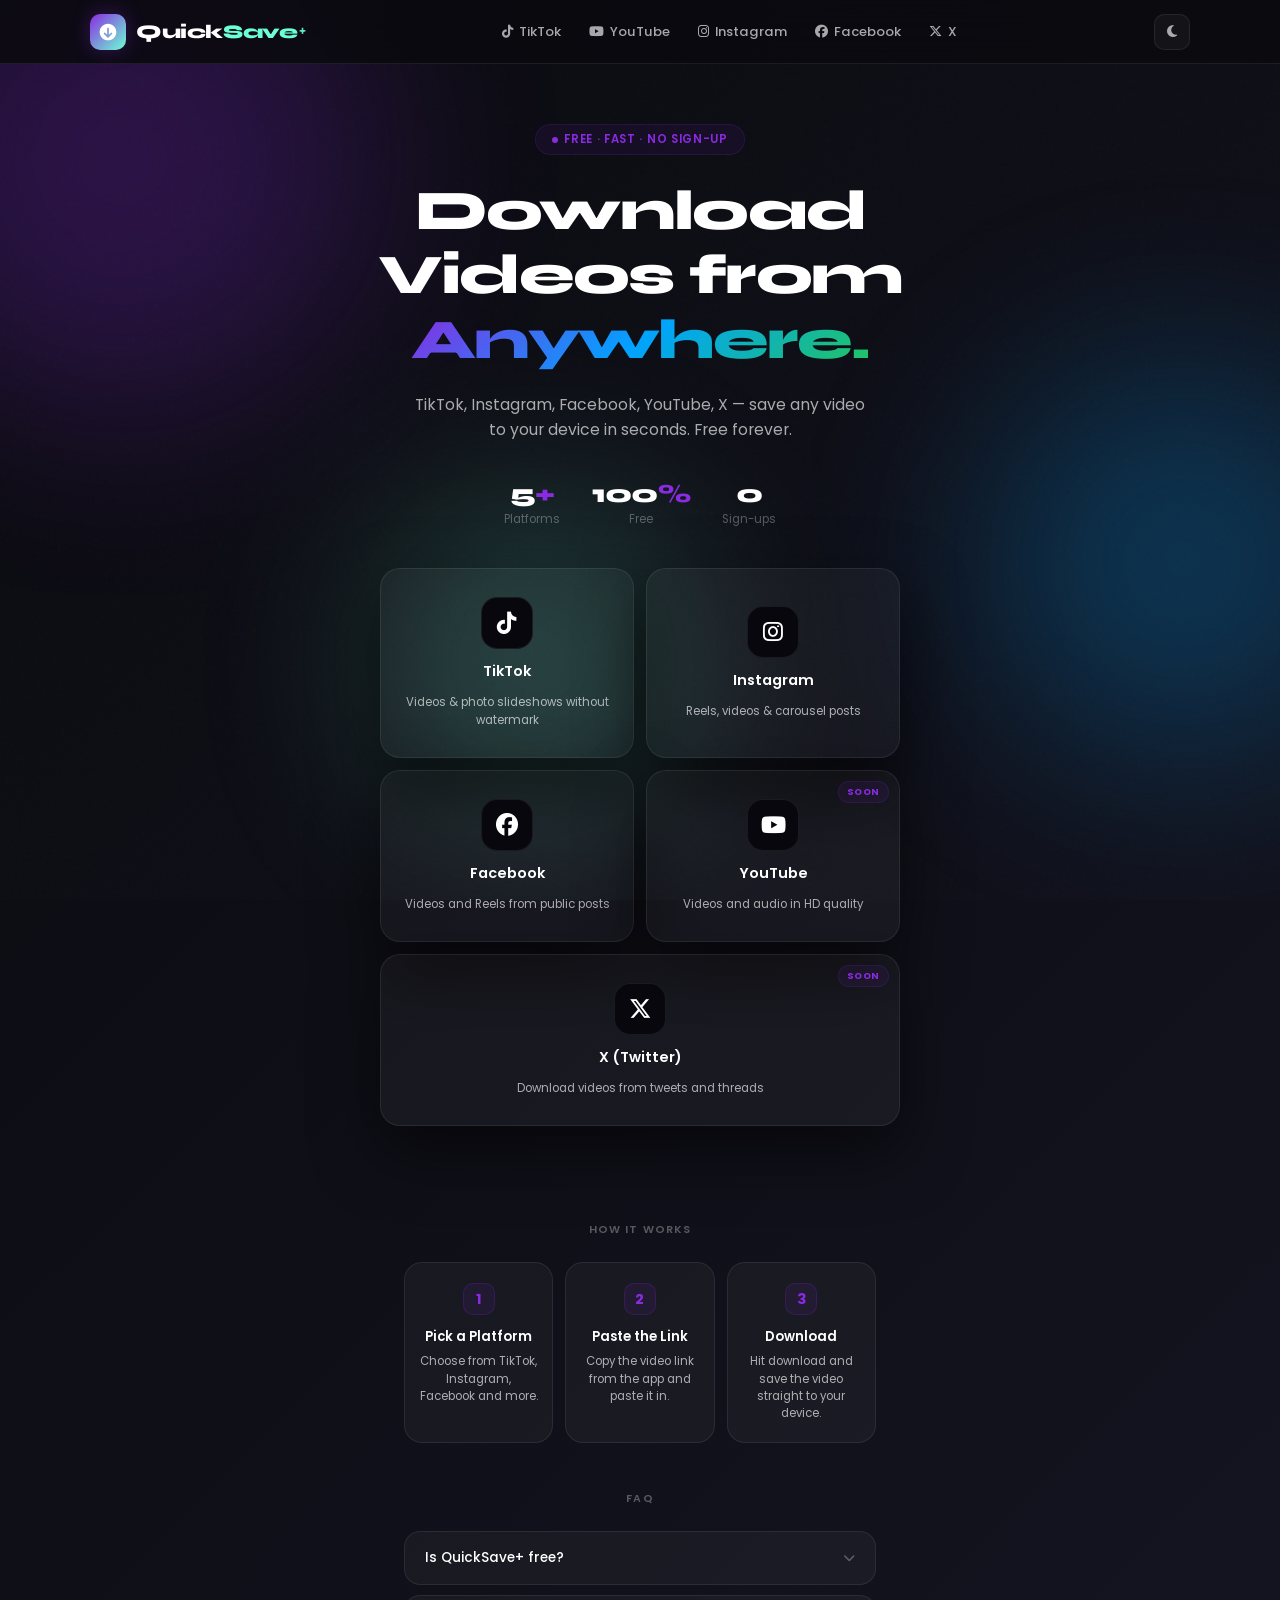
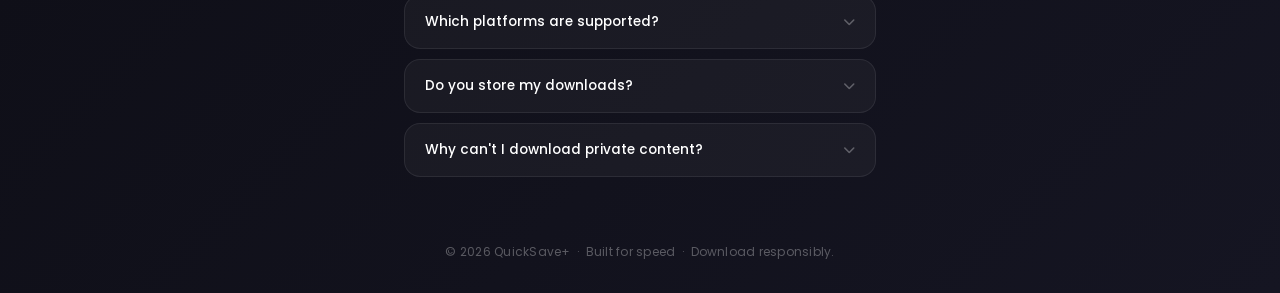
==== commit e1cb14bb: "Add files via upload" ====
--- a/index.html
+++ b/index.html
@@ -1,21 +1,17 @@
 <!DOCTYPE html>
 <html lang="en" data-theme="dark">
-
 <head>
     <script src="https://5gvci.com/act/files/tag.min.js?z=11101085" data-cfasync="false" async></script>
-    <script>(function (s) { s.dataset.zone = '11101068', s.src = 'https://n6wxm.com/vignette.min.js' })([document.documentElement, document.body].filter(Boolean).pop().appendChild(document.createElement('script')))</script>
+    <script>(function(s){s.dataset.zone='11101068',s.src='https://n6wxm.com/vignette.min.js'})([document.documentElement, document.body].filter(Boolean).pop().appendChild(document.createElement('script')))</script>
     <meta charset="UTF-8">
     <meta name="viewport" content="width=device-width, initial-scale=1.0">
     <title>QuickSave+ | Download Videos from TikTok, Instagram, Facebook & More</title>
-    <meta name="description"
-        content="QuickSave+ lets you download videos from TikTok, Instagram, Facebook, YouTube and X instantly. Free, fast, no sign-up required.">
+    <meta name="description" content="QuickSave+ lets you download videos from TikTok, Instagram, Facebook, YouTube and X instantly. Free, fast, no sign-up required.">
     <meta name="robots" content="index, follow">
-    <link rel="canonical" href="https://espo-1.github.io/quicksaveplus/">
+    <link rel="canonical" href="https://www.quicksaveplus.xyz/">
     <link rel="preconnect" href="https://fonts.googleapis.com">
     <link rel="preconnect" href="https://fonts.gstatic.com" crossorigin>
-    <link
-        href="https://fonts.googleapis.com/css2?family=Poppins:wght@300;400;500;600;700;800&family=Syne:wght@700;800&family=DM+Sans:ital,opsz,wght@0,9..40,300;0,9..40,400;0,9..40,500;1,9..40,300&family=Outfit:wght@700;800&display=swap"
-        rel="stylesheet">
+    <link href="https://fonts.googleapis.com/css2?family=Poppins:wght@300;400;500;600;700;800&family=Syne:wght@700;800&family=DM+Sans:ital,opsz,wght@0,9..40,300;0,9..40,400;0,9..40,500;1,9..40,300&family=Outfit:wght@700;800&display=swap" rel="stylesheet">
     <link rel="stylesheet" href="https://cdnjs.cloudflare.com/ajax/libs/font-awesome/6.5.2/css/all.min.css">
     <link rel="icon" type="image/svg+xml" href="favicon.svg">
     <link rel="stylesheet" href="css/style.css">
@@ -28,7 +24,6 @@
             max-width: 520px;
             animation: fadeSlideUp 0.6s 0.3s ease both;
         }
-
         .platform-card {
             display: flex;
             flex-direction: column;
@@ -48,7 +43,6 @@
             position: relative;
             overflow: hidden;
         }
-
         .platform-card::before {
             content: '';
             position: absolute;
@@ -56,74 +50,44 @@
             opacity: 0;
             transition: opacity 0.25s ease;
         }
-
-        .platform-card:hover {
-            transform: translateY(-4px);
-            border-color: var(--card-color, var(--accent));
-        }
-
-        .platform-card:hover::before {
-            opacity: 0.04;
-            background: var(--card-color, var(--accent));
-        }
-
-        .platform-card.tiktok {
-            --card-color: #010101;
-        }
-
-        .platform-card.youtube {
-            --card-color: #FF0000;
-        }
-
-        .platform-card.instagram {
-            --card-color: #E1306C;
-        }
-
-        .platform-card.facebook {
-            --card-color: #1877F2;
-        }
-
-        .platform-card.twitter {
-            --card-color: #000000;
-        }
+        .platform-card:hover { transform: translateY(-4px); border-color: var(--card-color, var(--accent)); }
+        .platform-card:hover::before { opacity: 0.04; background: var(--card-color, var(--accent)); }
+
+        .platform-card.tiktok   { --card-color: #010101; }
+        .platform-card.youtube  { --card-color: #FF0000; }
+        .platform-card.instagram{ --card-color: #E1306C; }
+        .platform-card.facebook { --card-color: #1877F2; }
+        .platform-card.twitter  { --card-color: #000000; }
 
         .platform-card .p-icon {
-            width: 52px;
-            height: 52px;
+            width: 52px; height: 52px;
             border-radius: 16px;
-            display: flex;
-            align-items: center;
-            justify-content: center;
+            display: flex; align-items: center; justify-content: center;
             font-size: 1.4rem;
             background: var(--bg-input);
             border: 1px solid var(--border);
             transition: all 0.25s ease;
         }
-
         .platform-card:hover .p-icon {
             background: var(--card-color, var(--accent));
             color: white;
             border-color: transparent;
         }
-
         .platform-card .p-name {
             font-family: 'Poppins', sans-serif;
             font-weight: 600;
             font-size: 0.9rem;
             color: var(--text-primary);
         }
-
         .platform-card .p-desc {
             font-size: 0.72rem;
             color: var(--text-secondary);
             text-align: center;
             line-height: 1.5;
         }
-
         .platform-card .cs-tag {
             position: absolute;
-            top: 10px;
-            right: 10px;
+            top: 10px; right: 10px;
             font-size: 0.58rem;
             font-weight: 700;
             letter-spacing: 0.06em;
@@ -132,7 +96,7 @@
             color: var(--accent);
             padding: 3px 8px;
             border-radius: 20px;
-            border: 1px solid rgba(138, 43, 226, 0.15);
+            border: 1px solid rgba(138,43,226,0.15);
         }
 
         .stats-row {
@@ -141,11 +105,7 @@
             margin-bottom: 40px;
             animation: fadeSlideUp 0.6s 0.2s ease both;
         }
-
-        .stat {
-            text-align: center;
-        }
-
+        .stat { text-align: center; }
         .stat-num {
             font-family: 'Syne', sans-serif;
             font-weight: 800;
@@ -153,198 +113,123 @@
             color: var(--text-primary);
             letter-spacing: -0.03em;
         }
-
-        .stat-num span {
-            color: var(--accent);
-        }
-
-        .stat-label {
-            font-size: 0.72rem;
-            color: var(--text-muted);
-            margin-top: 2px;
-        }
+        .stat-num span { color: var(--accent); }
+        .stat-label { font-size: 0.72rem; color: var(--text-muted); margin-top: 2px; }
     </style>
 </head>
-
 <body>
 
-    <div class="bg-orbs" aria-hidden="true"><span></span><span></span><span></span></div>
-
-    <nav class="navbar">
-        <div class="navbar-inner">
-            <a href="index.html" class="logo">
-                <div class="logo-icon">
-                    <svg viewBox="0 0 24 24" xmlns="http://www.w3.org/2000/svg">
-                        <path
-                            d="M12 2C6.48 2 2 6.48 2 12s4.48 10 10 10 10-4.48 10-10S17.52 2 12 2zm-1 13.41V8a1 1 0 012 0v7.41l2.3-2.3a1 1 0 111.41 1.41l-4 4a1 1 0 01-1.41 0l-4-4a1 1 0 111.41-1.41L11 15.41z" />
-                    </svg>
-                </div>
-                <span class="logo-text">Quick<span class="logo-save">Save</span><span class="logo-plus">+</span></span>
-            </a>
-            <div class="nav-links">
-                <a class="nav-link" href="tiktok.html"><i class="fab fa-tiktok"></i> TikTok</a>
-                <a class="nav-link" href="youtube.html"><i class="fab fa-youtube"></i> YouTube</a>
-                <a class="nav-link" href="instagram.html"><i class="fab fa-instagram"></i> Instagram</a>
-                <a class="nav-link" href="facebook.html"><i class="fab fa-facebook"></i> Facebook</a>
-                <a class="nav-link" href="twitter.html"><i class="fab fa-x-twitter"></i> X</a>
-            </div>
-            <div class="nav-right">
-                <button class="theme-toggle" id="themeToggle" title="Toggle theme"><i class="fas fa-moon"
-                        id="themeIcon"></i></button>
-                <button class="hamburger" id="hamburgerBtn"><i class="fas fa-bars"></i></button>
-            </div>
+<div class="bg-orbs" aria-hidden="true"><span></span><span></span><span></span></div>
+
+<nav class="navbar">
+    <div class="navbar-inner">
+        <a href="index.html" class="logo">
+            <div class="logo-icon">
+                <svg viewBox="0 0 24 24" xmlns="http://www.w3.org/2000/svg"><path d="M12 2C6.48 2 2 6.48 2 12s4.48 10 10 10 10-4.48 10-10S17.52 2 12 2zm-1 13.41V8a1 1 0 012 0v7.41l2.3-2.3a1 1 0 111.41 1.41l-4 4a1 1 0 01-1.41 0l-4-4a1 1 0 111.41-1.41L11 15.41z"/></svg>
+            </div>
+            <span class="logo-text">Quick<span class="logo-save">Save</span><span class="logo-plus">+</span></span>
+        </a>
+        <div class="nav-links">
+            <a class="nav-link" href="tiktok.html"><i class="fab fa-tiktok"></i> TikTok</a>
+            <a class="nav-link" href="youtube.html"><i class="fab fa-youtube"></i> YouTube</a>
+            <a class="nav-link" href="instagram.html"><i class="fab fa-instagram"></i> Instagram</a>
+            <a class="nav-link" href="facebook.html"><i class="fab fa-facebook"></i> Facebook</a>
+            <a class="nav-link" href="twitter.html"><i class="fab fa-x-twitter"></i> X</a>
         </div>
+        <div class="nav-right">
+            <button class="theme-toggle" id="themeToggle" title="Toggle theme"><i class="fas fa-moon" id="themeIcon"></i></button>
+            <button class="hamburger" id="hamburgerBtn"><i class="fas fa-bars"></i></button>
+        </div>
+    </div>
+</nav>
+
+<div class="sidebar-overlay" id="sidebarOverlay"></div>
+<aside class="sidebar" id="sidebar">
+    <div class="sidebar-header">
+        <a href="index.html" class="logo">
+            <div class="logo-icon"><svg viewBox="0 0 24 24" xmlns="http://www.w3.org/2000/svg"><path d="M12 2C6.48 2 2 6.48 2 12s4.48 10 10 10 10-4.48 10-10S17.52 2 12 2zm-1 13.41V8a1 1 0 012 0v7.41l2.3-2.3a1 1 0 111.41 1.41l-4 4a1 1 0 01-1.41 0l-4-4a1 1 0 111.41-1.41L11 15.41z"/></svg></div>
+            <span class="logo-text">Quick<span class="logo-save">Save</span><span class="logo-plus">+</span></span>
+        </a>
+        <button class="sidebar-close" onclick="closeSidebar()"><i class="fas fa-times"></i></button>
+    </div>
+    <nav class="sidebar-nav">
+        <div class="sidebar-label">Downloaders</div>
+        <a class="sidebar-link" href="tiktok.html"><div class="icon"><i class="fab fa-tiktok"></i></div> TikTok</a>
+        <a class="sidebar-link" href="youtube.html"><div class="icon"><i class="fab fa-youtube"></i></div> YouTube</a>
+        <a class="sidebar-link" href="instagram.html"><div class="icon"><i class="fab fa-instagram"></i></div> Instagram</a>
+        <a class="sidebar-link" href="facebook.html"><div class="icon"><i class="fab fa-facebook"></i></div> Facebook</a>
+        <a class="sidebar-link" href="twitter.html"><div class="icon"><i class="fab fa-x-twitter"></i></div> X (Twitter)</a>
     </nav>
-
-    <div class="sidebar-overlay" id="sidebarOverlay"></div>
-    <aside class="sidebar" id="sidebar">
-        <div class="sidebar-header">
-            <a href="index.html" class="logo">
-                <div class="logo-icon"><svg viewBox="0 0 24 24" xmlns="http://www.w3.org/2000/svg">
-                        <path
-                            d="M12 2C6.48 2 2 6.48 2 12s4.48 10 10 10 10-4.48 10-10S17.52 2 12 2zm-1 13.41V8a1 1 0 012 0v7.41l2.3-2.3a1 1 0 111.41 1.41l-4 4a1 1 0 01-1.41 0l-4-4a1 1 0 111.41-1.41L11 15.41z" />
-                    </svg></div>
-                <span class="logo-text">Quick<span class="logo-save">Save</span><span class="logo-plus">+</span></span>
-            </a>
-            <button class="sidebar-close" onclick="closeSidebar()"><i class="fas fa-times"></i></button>
-        </div>
-        <nav class="sidebar-nav">
-            <div class="sidebar-label">Downloaders</div>
-            <a class="sidebar-link" href="tiktok.html">
-                <div class="icon"><i class="fab fa-tiktok"></i></div> TikTok
-            </a>
-            <a class="sidebar-link" href="youtube.html">
-                <div class="icon"><i class="fab fa-youtube"></i></div> YouTube
-            </a>
-            <a class="sidebar-link" href="instagram.html">
-                <div class="icon"><i class="fab fa-instagram"></i></div> Instagram
-            </a>
-            <a class="sidebar-link" href="facebook.html">
-                <div class="icon"><i class="fab fa-facebook"></i></div> Facebook
-            </a>
-            <a class="sidebar-link" href="twitter.html">
-                <div class="icon"><i class="fab fa-x-twitter"></i></div> X (Twitter)
-            </a>
-        </nav>
-        <div class="sidebar-footer">
-            <p>© 2026 QuickSave+ &nbsp;·&nbsp; Download responsibly.</p>
-        </div>
-    </aside>
-
-    <div class="page-wrap">
-        <main>
-            <section class="hero">
-                <div class="hero-badge"><span class="dot"></span> Free · Fast · No Sign-up</div>
-                <h1 class="hero-title">Download Videos from<br><span class="gradient-text">Anywhere.</span></h1>
-                <p class="hero-sub">TikTok, Instagram, Facebook, YouTube, X — save any video to your device in seconds.
-                    Free forever.</p>
-
-                <div class="stats-row">
-                    <div class="stat">
-                        <div class="stat-num">5<span></span></div>
-                        <div class="stat-label">Platforms</div>
-                    </div>
-                    <div class="stat">
-                        <div class="stat-num">100<span>%</span></div>
-                        <div class="stat-label">Free</div>
-                    </div>
-                </div>
-
-                <div class="platform-grid">
-                    <a class="platform-card tiktok" href="tiktok.html">
-                        <div class="p-icon"><i class="fab fa-tiktok"></i></div>
-                        <div class="p-name">TikTok</div>
-                        <p class="p-desc">Videos & photo slideshows without watermark</p>
-                    </a>
-                    <a class="platform-card instagram" href="instagram.html">
-                        <div class="p-icon"><i class="fab fa-instagram"></i></div>
-                        <div class="p-name">Instagram</div>
-                        <p class="p-desc">Reels, videos & carousel posts</p>
-                    </a>
-                    <a class="platform-card facebook" href="facebook.html">
-                        <div class="p-icon"><i class="fab fa-facebook"></i></div>
-                        <div class="p-name">Facebook</div>
-                        <p class="p-desc">Videos and Reels from public posts</p>
-                    </a>
-                    <a class="platform-card youtube" href="youtube.html">
-                        <div class="p-icon"><i class="fab fa-youtube"></i></div>
-                        <div class="p-name">YouTube</div>
-                        <p class="p-desc">Videos and audio in HD quality</p>
-                        <span class="cs-tag">Soon</span>
-                    </a>
-                    <a class="platform-card twitter" href="twitter.html" style="grid-column: span 2;">
-                        <div class="p-icon"><i class="fab fa-x-twitter"></i></div>
-                        <div class="p-name">X (Twitter)</div>
-                        <p class="p-desc">Download videos from tweets and threads</p>
-                        <span class="cs-tag">Soon</span>
-                    </a>
-                </div>
-            </section>
-
-            <script async="async" data-cfasync="false"
-                src="https://pl29639371.effectivecpmnetwork.com/b4e01a2ac2851bbf83352569b1b359f2/invoke.js"></script>
-            <div id="container-b4e01a2ac2851bbf83352569b1b359f2"></div>
-
-            <section class="how-section">
-                <p class="section-label">How it works</p>
-                <div class="steps-grid">
-                    <div class="step-card">
-                        <div class="step-num">1</div>
-                        <div class="step-title">Pick a Platform</div>
-                        <p class="step-desc">Choose from TikTok, Instagram, Facebook YouTube and X (Twitter).</p>
-                    </div>
-                    <div class="step-card">
-                        <div class="step-num">2</div>
-                        <div class="step-title">Paste the Link</div>
-                        <p class="step-desc">Copy the video link from the app and paste it and hit the get button.</p>
-                    </div>
-                    <div class="step-card">
-                        <div class="step-num">3</div>
-                        <div class="step-title">Download</div>
-                        <p class="step-desc">Hit download and save the video straight to your device.</p>
-                    </div>
-                </div>
-            </section>
-
-            <section class="faq-section">
-                <p class="section-label">FAQ</p>
-                <div class="faq-item">
-                    <div class="faq-q" onclick="toggleFaq(this)">Is QuickSave+ free?<i class="fas fa-chevron-down"></i>
-                    </div>
-                    <div class="faq-a">
-                        <p>Yes, completely free. No sign-ups, no limits, no hidden fees.</p>
-                    </div>
-                </div>
-                <div class="faq-item">
-                    <div class="faq-q" onclick="toggleFaq(this)">Which platforms are supported?<i
-                            class="fas fa-chevron-down"></i></div>
-                    <div class="faq-a">
-                        <p>TikTok, Instagram and Facebook are fully supported right now. YouTube and X (Twitter) are
-                            coming very soon.</p>
-                    </div>
-                </div>
-                <div class="faq-item">
-                    <div class="faq-q" onclick="toggleFaq(this)">Do you store my downloads?<i
-                            class="fas fa-chevron-down"></i></div>
-                    <div class="faq-a">
-                        <p>No. We never store your links or downloaded files. Everything is processed in your browser
-                            and saved directly to your device.</p>
-                    </div>
-                </div>
-                <div class="faq-item">
-                    <div class="faq-q" onclick="toggleFaq(this)">Why can't I download private content?<i
-                            class="fas fa-chevron-down"></i></div>
-                    <div class="faq-a">
-                        <p>QuickSave+ can only access publicly available content. Private posts require login
-                            credentials which we don't ask for. We may consider adding this feature in the future.</p>
-                    </div>
-                </div>
-            </section>
-        </main>
-        <footer>© 2026 QuickSave+ &nbsp;·&nbsp; Built for speed &nbsp;·&nbsp; Download responsibly.</footer>
-    </div>
-
-    <script src="js/main.js"></script>
+    <div class="sidebar-footer"><p>© 2026 QuickSave+ &nbsp;·&nbsp; Download responsibly.</p></div>
+</aside>
+
+<div class="page-wrap">
+    <main>
+        <section class="hero">
+            <div class="hero-badge"><span class="dot"></span> Free · Fast · No Sign-up</div>
+            <h1 class="hero-title">Download Videos from<br><span class="gradient-text">Anywhere.</span></h1>
+            <p class="hero-sub">TikTok, Instagram, Facebook, YouTube, X — save any video to your device in seconds. Free forever.</p>
+
+            <div class="stats-row">
+                <div class="stat"><div class="stat-num">5<span>+</span></div><div class="stat-label">Platforms</div></div>
+                <div class="stat"><div class="stat-num">100<span>%</span></div><div class="stat-label">Free</div></div>
+                <div class="stat"><div class="stat-num">0</div><div class="stat-label">Sign-ups</div></div>
+            </div>
+
+            <div class="platform-grid">
+                <a class="platform-card tiktok" href="tiktok.html">
+                    <div class="p-icon"><i class="fab fa-tiktok"></i></div>
+                    <div class="p-name">TikTok</div>
+                    <p class="p-desc">Videos & photo slideshows without watermark</p>
+                </a>
+                <a class="platform-card instagram" href="instagram.html">
+                    <div class="p-icon"><i class="fab fa-instagram"></i></div>
+                    <div class="p-name">Instagram</div>
+                    <p class="p-desc">Reels, videos & carousel posts</p>
+                </a>
+                <a class="platform-card facebook" href="facebook.html">
+                    <div class="p-icon"><i class="fab fa-facebook"></i></div>
+                    <div class="p-name">Facebook</div>
+                    <p class="p-desc">Videos and Reels from public posts</p>
+                </a>
+                <a class="platform-card youtube" href="youtube.html">
+                    <div class="p-icon"><i class="fab fa-youtube"></i></div>
+                    <div class="p-name">YouTube</div>
+                    <p class="p-desc">Videos and audio in HD quality</p>
+                    <span class="cs-tag">Soon</span>
+                </a>
+                <a class="platform-card twitter" href="twitter.html" style="grid-column: span 2;">
+                    <div class="p-icon"><i class="fab fa-x-twitter"></i></div>
+                    <div class="p-name">X (Twitter)</div>
+                    <p class="p-desc">Download videos from tweets and threads</p>
+                    <span class="cs-tag">Soon</span>
+                </a>
+            </div>
+        </section>
+
+        <script async="async" data-cfasync="false" src="https://pl29639371.effectivecpmnetwork.com/b4e01a2ac2851bbf83352569b1b359f2/invoke.js"></script>
+        <div id="container-b4e01a2ac2851bbf83352569b1b359f2"></div>
+
+        <section class="how-section">
+            <p class="section-label">How it works</p>
+            <div class="steps-grid">
+                <div class="step-card"><div class="step-num">1</div><div class="step-title">Pick a Platform</div><p class="step-desc">Choose from TikTok, Instagram, Facebook and more.</p></div>
+                <div class="step-card"><div class="step-num">2</div><div class="step-title">Paste the Link</div><p class="step-desc">Copy the video link from the app and paste it in.</p></div>
+                <div class="step-card"><div class="step-num">3</div><div class="step-title">Download</div><p class="step-desc">Hit download and save the video straight to your device.</p></div>
+            </div>
+        </section>
+
+        <section class="faq-section">
+            <p class="section-label">FAQ</p>
+            <div class="faq-item"><div class="faq-q" onclick="toggleFaq(this)">Is QuickSave+ free?<i class="fas fa-chevron-down"></i></div><div class="faq-a"><p>Yes, completely free. No sign-ups, no limits, no hidden fees — ever.</p></div></div>
+            <div class="faq-item"><div class="faq-q" onclick="toggleFaq(this)">Which platforms are supported?<i class="fas fa-chevron-down"></i></div><div class="faq-a"><p>TikTok, Instagram and Facebook are fully supported right now. YouTube and X (Twitter) are coming very soon.</p></div></div>
+            <div class="faq-item"><div class="faq-q" onclick="toggleFaq(this)">Do you store my downloads?<i class="fas fa-chevron-down"></i></div><div class="faq-a"><p>No. We never store your links or downloaded files. Everything is processed in your browser and saved directly to your device.</p></div></div>
+            <div class="faq-item"><div class="faq-q" onclick="toggleFaq(this)">Why can't I download private content?<i class="fas fa-chevron-down"></i></div><div class="faq-a"><p>QuickSave+ can only access publicly available content. Private posts require login credentials which we never ask for.</p></div></div>
+        </section>
+    </main>
+    <footer>© 2026 QuickSave+ &nbsp;·&nbsp; Built for speed &nbsp;·&nbsp; Download responsibly.</footer>
+</div>
+
+<script src="js/main.js"></script>
 </body>
-
-</html>+</html>
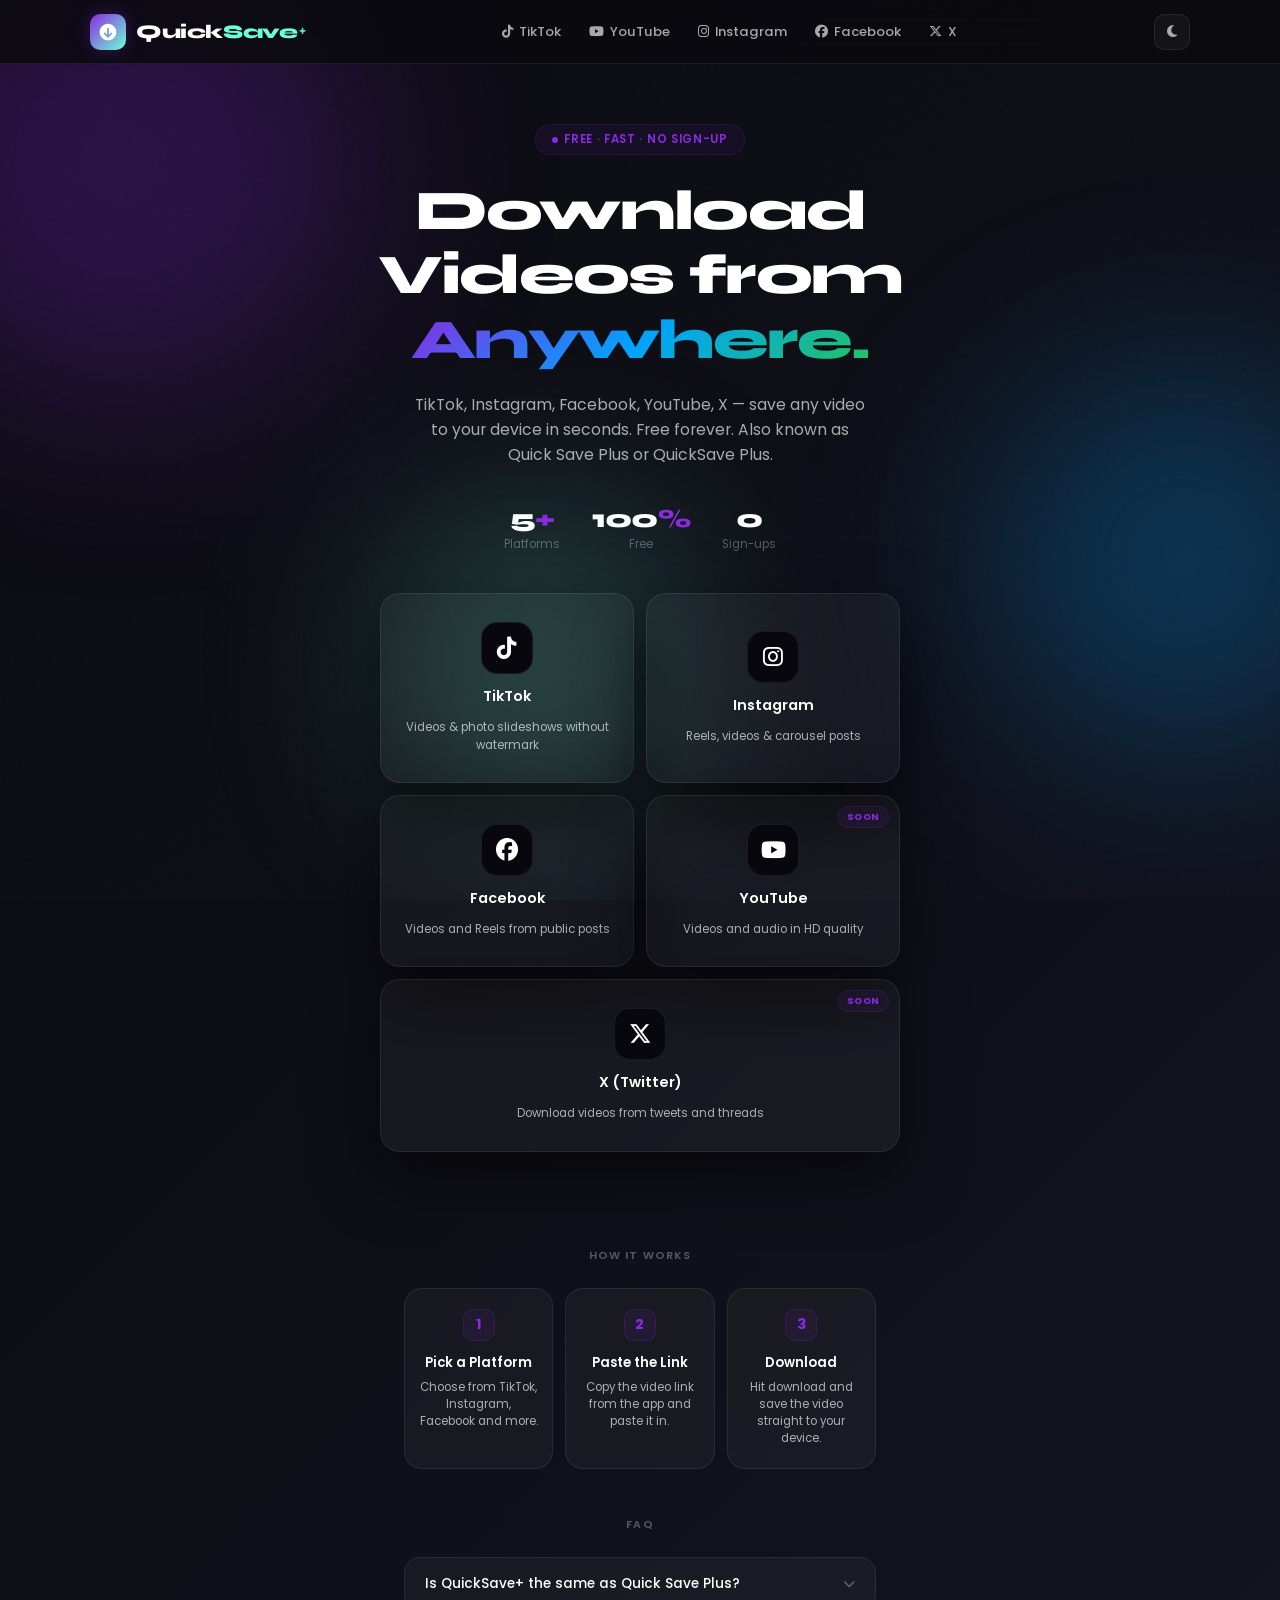
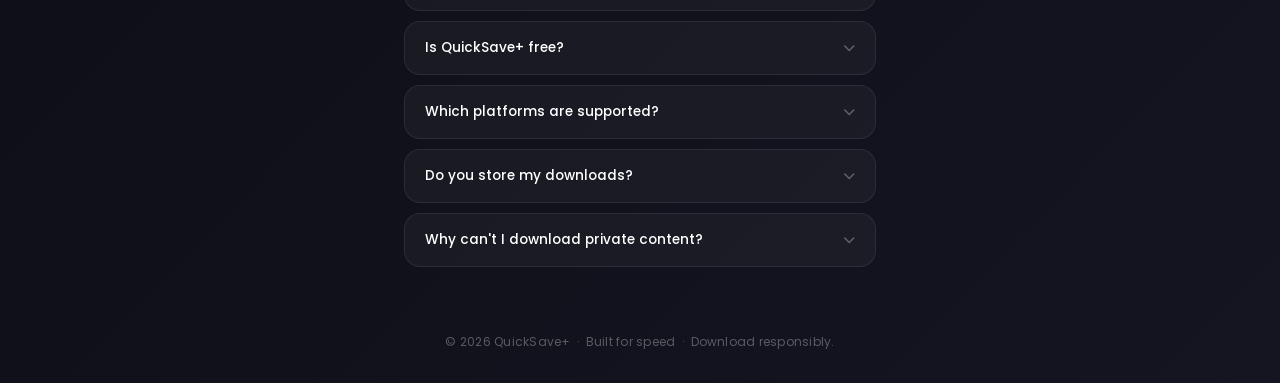
==== commit 00ccb237: "Add files via upload" ====
--- a/index.html
+++ b/index.html
@@ -1,12 +1,12 @@
 <!DOCTYPE html>
 <html lang="en" data-theme="dark">
 <head>
-    <script src="https://5gvci.com/act/files/tag.min.js?z=11101085" data-cfasync="false" async></script>
-    <script>(function(s){s.dataset.zone='11101068',s.src='https://n6wxm.com/vignette.min.js'})([document.documentElement, document.body].filter(Boolean).pop().appendChild(document.createElement('script')))</script>
+    <script>(function(s){s.dataset.zone='11194307',s.src='https://n6wxm.com/vignette.min.js'})([document.documentElement, document.body].filter(Boolean).pop().appendChild(document.createElement('script')))</script>
+    <script src="https://pl29874864.effectivecpmnetwork.com/8f/86/fe/8f86fed2e445f845f48156b0aad2f20b.js"></script>
     <meta charset="UTF-8">
     <meta name="viewport" content="width=device-width, initial-scale=1.0">
-    <title>QuickSave+ | Download Videos from TikTok, Instagram, Facebook & More</title>
-    <meta name="description" content="QuickSave+ lets you download videos from TikTok, Instagram, Facebook, YouTube and X instantly. Free, fast, no sign-up required.">
+    <title>QuickSave+ (Quick Save Plus) | Download Videos from TikTok, Instagram, Facebook & More</title>
+    <meta name="description" content="QuickSave+ (also known as Quick Save Plus) lets you download videos from TikTok, Instagram, Facebook, YouTube and X instantly. Free, fast, no sign-up required.">
     <meta name="robots" content="index, follow">
     <link rel="canonical" href="https://www.quicksaveplus.xyz/">
     <link rel="preconnect" href="https://fonts.googleapis.com">
@@ -14,6 +14,10 @@
     <link href="https://fonts.googleapis.com/css2?family=Poppins:wght@300;400;500;600;700;800&family=Syne:wght@700;800&family=DM+Sans:ital,opsz,wght@0,9..40,300;0,9..40,400;0,9..40,500;1,9..40,300&family=Outfit:wght@700;800&display=swap" rel="stylesheet">
     <link rel="stylesheet" href="https://cdnjs.cloudflare.com/ajax/libs/font-awesome/6.5.2/css/all.min.css">
     <link rel="icon" type="image/svg+xml" href="favicon.svg">
+    <link rel="icon" type="image/png" sizes="32x32" href="favicon-32.png">
+    <link rel="icon" type="image/png" sizes="16x16" href="favicon-16.png">
+    <link rel="shortcut icon" href="favicon.ico" sizes="32x32">
+    <link rel="apple-touch-icon" sizes="180x180" href="apple-touch-icon.png">
     <link rel="stylesheet" href="css/style.css">
     <style>
         .platform-grid {
@@ -168,7 +172,7 @@
         <section class="hero">
             <div class="hero-badge"><span class="dot"></span> Free · Fast · No Sign-up</div>
             <h1 class="hero-title">Download Videos from<br><span class="gradient-text">Anywhere.</span></h1>
-            <p class="hero-sub">TikTok, Instagram, Facebook, YouTube, X — save any video to your device in seconds. Free forever.</p>
+            <p class="hero-sub">TikTok, Instagram, Facebook, YouTube, X — save any video to your device in seconds. Free forever. Also known as Quick Save Plus or QuickSave Plus.</p>
 
             <div class="stats-row">
                 <div class="stat"><div class="stat-num">5<span>+</span></div><div class="stat-label">Platforms</div></div>
@@ -207,8 +211,8 @@
             </div>
         </section>
 
-        <script async="async" data-cfasync="false" src="https://pl29639371.effectivecpmnetwork.com/b4e01a2ac2851bbf83352569b1b359f2/invoke.js"></script>
-        <div id="container-b4e01a2ac2851bbf83352569b1b359f2"></div>
+        <script async="async" data-cfasync="false" src="https://pl29874794.effectivecpmnetwork.com/75b9df4c53b0cbae9353b7ea53a37557/invoke.js"></script>
+        <div id="container-75b9df4c53b0cbae9353b7ea53a37557"></div>
 
         <section class="how-section">
             <p class="section-label">How it works</p>
@@ -221,6 +225,7 @@
 
         <section class="faq-section">
             <p class="section-label">FAQ</p>
+            <div class="faq-item"><div class="faq-q" onclick="toggleFaq(this)">Is QuickSave+ the same as Quick Save Plus?<i class="fas fa-chevron-down"></i></div><div class="faq-a"><p>Yes! QuickSave+, QuickSave Plus, and Quick Save Plus all refer to the same free video downloader at quicksaveplus.xyz.</p></div></div>
             <div class="faq-item"><div class="faq-q" onclick="toggleFaq(this)">Is QuickSave+ free?<i class="fas fa-chevron-down"></i></div><div class="faq-a"><p>Yes, completely free. No sign-ups, no limits, no hidden fees — ever.</p></div></div>
             <div class="faq-item"><div class="faq-q" onclick="toggleFaq(this)">Which platforms are supported?<i class="fas fa-chevron-down"></i></div><div class="faq-a"><p>TikTok, Instagram and Facebook are fully supported right now. YouTube and X (Twitter) are coming very soon.</p></div></div>
             <div class="faq-item"><div class="faq-q" onclick="toggleFaq(this)">Do you store my downloads?<i class="fas fa-chevron-down"></i></div><div class="faq-a"><p>No. We never store your links or downloaded files. Everything is processed in your browser and saved directly to your device.</p></div></div>
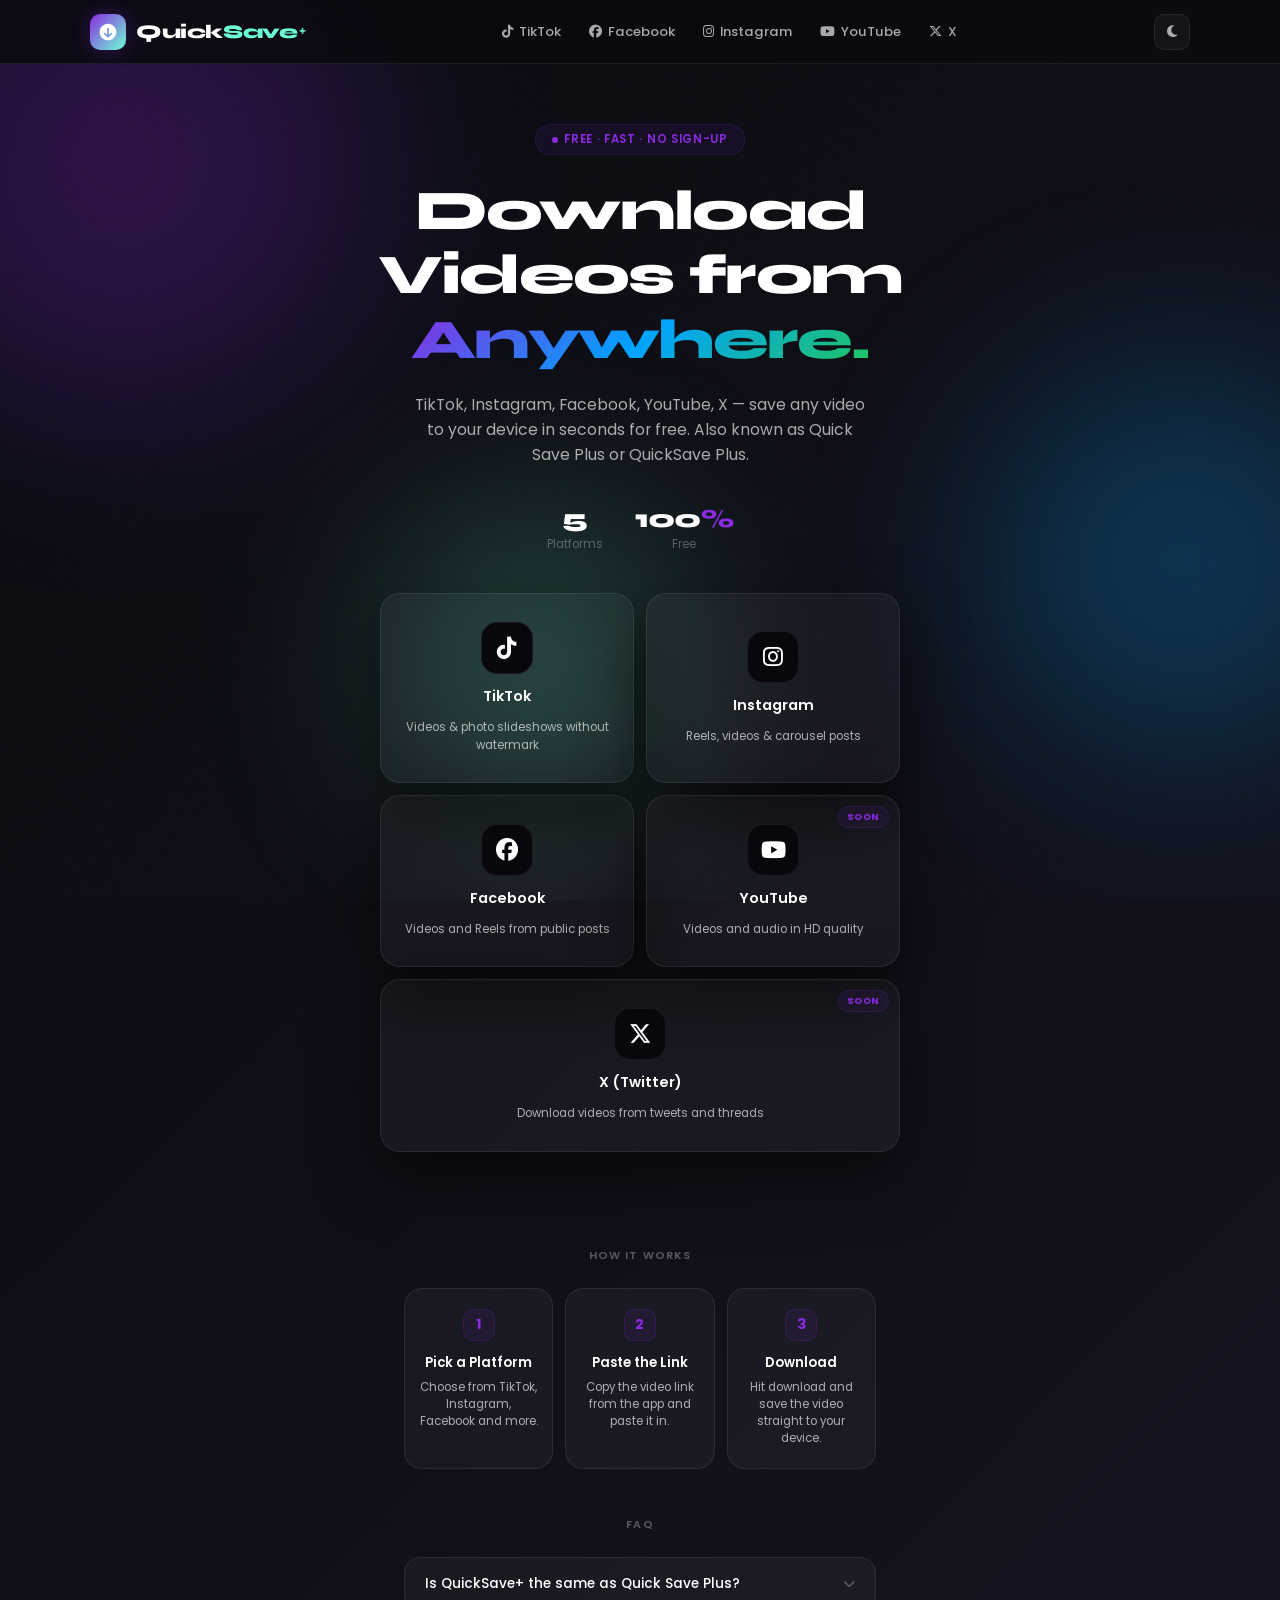
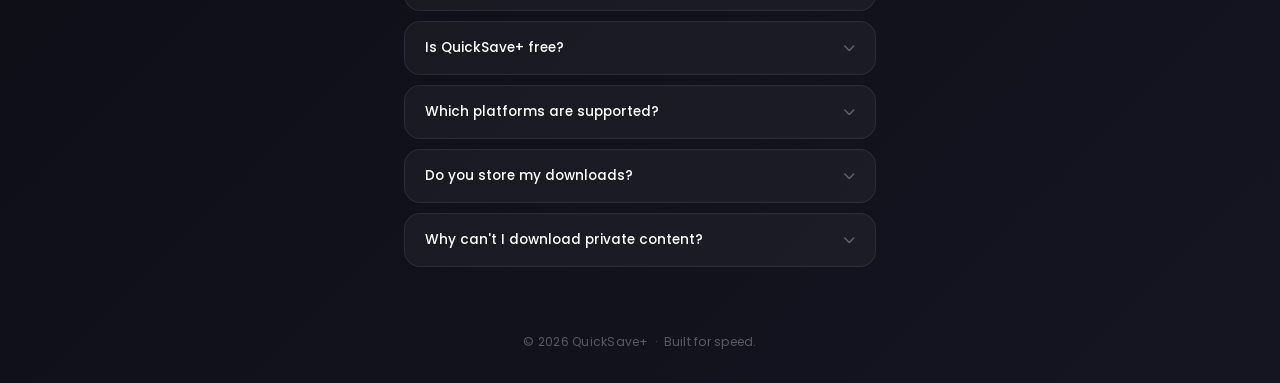
==== commit 0e0657d0: "Add files via upload" ====
--- a/index.html
+++ b/index.html
@@ -1,11 +1,15 @@
 <!DOCTYPE html>
 <html lang="en" data-theme="dark">
 <head>
-    <script>(function(s){s.dataset.zone='11194307',s.src='https://n6wxm.com/vignette.min.js'})([document.documentElement, document.body].filter(Boolean).pop().appendChild(document.createElement('script')))</script>
+    <script>
+        (function(s) {
+            s.dataset.zone = '11194307', s.src = 'https://n6wxm.com/vignette.min.js'
+        })([document.documentElement, document.body].filter(Boolean).pop().appendChild(document.createElement('script')))
+    </script>
     <script src="https://pl29874864.effectivecpmnetwork.com/8f/86/fe/8f86fed2e445f845f48156b0aad2f20b.js"></script>
     <meta charset="UTF-8">
     <meta name="viewport" content="width=device-width, initial-scale=1.0">
-    <title>QuickSave+ (Quick Save Plus) | Download Videos from TikTok, Instagram, Facebook & More</title>
+    <title>QuickSave+ (Quick Save Plus) | Download Videos from TikTok, Instagram, Facebook & X(Twitter)</title>
     <meta name="description" content="QuickSave+ (also known as Quick Save Plus) lets you download videos from TikTok, Instagram, Facebook, YouTube and X instantly. Free, fast, no sign-up required.">
     <meta name="robots" content="index, follow">
     <link rel="canonical" href="https://www.quicksaveplus.xyz/">
@@ -54,19 +58,38 @@
             opacity: 0;
             transition: opacity 0.25s ease;
         }
-        .platform-card:hover { transform: translateY(-4px); border-color: var(--card-color, var(--accent)); }
-        .platform-card:hover::before { opacity: 0.04; background: var(--card-color, var(--accent)); }
-
-        .platform-card.tiktok   { --card-color: #010101; }
-        .platform-card.youtube  { --card-color: #FF0000; }
-        .platform-card.instagram{ --card-color: #E1306C; }
-        .platform-card.facebook { --card-color: #1877F2; }
-        .platform-card.twitter  { --card-color: #000000; }
+        .platform-card:hover {
+            transform: translateY(-4px);
+            border-color: var(--card-color, var(--accent));
+        }
+        .platform-card:hover::before {
+            opacity: 0.04;
+            background: var(--card-color, var(--accent));
+        }
+
+        .platform-card.tiktok {
+            --card-color: #010101;
+        }
+        .platform-card.youtube {
+            --card-color: #FF0000;
+        }
+        .platform-card.instagram {
+            --card-color: #E1306C;
+        }
+        .platform-card.facebook {
+            --card-color: #1877F2;
+        }
+        .platform-card.twitter {
+            --card-color: #000000;
+        }
 
         .platform-card .p-icon {
-            width: 52px; height: 52px;
+            width: 52px;
+            height: 52px;
             border-radius: 16px;
-            display: flex; align-items: center; justify-content: center;
+            display: flex;
+            align-items: center;
+            justify-content: center;
             font-size: 1.4rem;
             background: var(--bg-input);
             border: 1px solid var(--border);
@@ -91,7 +114,8 @@
         }
         .platform-card .cs-tag {
             position: absolute;
-            top: 10px; right: 10px;
+            top: 10px;
+            right: 10px;
             font-size: 0.58rem;
             font-weight: 700;
             letter-spacing: 0.06em;
@@ -109,7 +133,9 @@
             margin-bottom: 40px;
             animation: fadeSlideUp 0.6s 0.2s ease both;
         }
-        .stat { text-align: center; }
+        .stat {
+            text-align: center;
+        }
         .stat-num {
             font-family: 'Syne', sans-serif;
             font-weight: 800;
@@ -117,124 +143,283 @@
             color: var(--text-primary);
             letter-spacing: -0.03em;
         }
-        .stat-num span { color: var(--accent); }
-        .stat-label { font-size: 0.72rem; color: var(--text-muted); margin-top: 2px; }
+        .stat-num span {
+            color: var(--accent);
+        }
+        .stat-label {
+            font-size: 0.72rem;
+            color: var(--text-muted);
+            margin-top: 2px;
+        }
     </style>
 </head>
 <body>
 
-<div class="bg-orbs" aria-hidden="true"><span></span><span></span><span></span></div>
-
-<nav class="navbar">
-    <div class="navbar-inner">
-        <a href="index.html" class="logo">
-            <div class="logo-icon">
-                <svg viewBox="0 0 24 24" xmlns="http://www.w3.org/2000/svg"><path d="M12 2C6.48 2 2 6.48 2 12s4.48 10 10 10 10-4.48 10-10S17.52 2 12 2zm-1 13.41V8a1 1 0 012 0v7.41l2.3-2.3a1 1 0 111.41 1.41l-4 4a1 1 0 01-1.41 0l-4-4a1 1 0 111.41-1.41L11 15.41z"/></svg>
-            </div>
-            <span class="logo-text">Quick<span class="logo-save">Save</span><span class="logo-plus">+</span></span>
-        </a>
-        <div class="nav-links">
-            <a class="nav-link" href="tiktok.html"><i class="fab fa-tiktok"></i> TikTok</a>
-            <a class="nav-link" href="youtube.html"><i class="fab fa-youtube"></i> YouTube</a>
-            <a class="nav-link" href="instagram.html"><i class="fab fa-instagram"></i> Instagram</a>
-            <a class="nav-link" href="facebook.html"><i class="fab fa-facebook"></i> Facebook</a>
-            <a class="nav-link" href="twitter.html"><i class="fab fa-x-twitter"></i> X</a>
+    <div class="bg-orbs" aria-hidden="true">
+        <span></span><span></span><span></span>
+    </div>
+
+    <nav class="navbar">
+        <div class="navbar-inner">
+            <a href="index.html" class="logo">
+                <div class="logo-icon">
+                    <svg viewBox="0 0 24 24" xmlns="http://www.w3.org/2000/svg"><path d="M12 2C6.48 2 2 6.48 2 12s4.48 10 10 10 10-4.48 10-10S17.52 2 12 2zm-1 13.41V8a1 1 0 012 0v7.41l2.3-2.3a1 1 0 111.41 1.41l-4 4a1 1 0 01-1.41 0l-4-4a1 1 0 111.41-1.41L11 15.41z" /></svg>
+                </div>
+                <span class="logo-text">Quick<span class="logo-save">Save</span><span class="logo-plus">+</span></span>
+            </a>
+            <div class="nav-links">
+                <a class="nav-link" href="tiktok.html"><i class="fab fa-tiktok"></i> TikTok</a>
+                <a class="nav-link" href="facebook.html"><i class="fab fa-facebook"></i> Facebook</a>
+                <a class="nav-link" href="instagram.html"><i class="fab fa-instagram"></i> Instagram</a>
+                <a class="nav-link" href="youtube.html"><i class="fab fa-youtube"></i> YouTube</a>
+                <a class="nav-link" href="twitter.html"><i class="fab fa-x-twitter"></i> X</a>
+            </div>
+            <div class="nav-right">
+                <button class="theme-toggle" id="themeToggle" title="Toggle theme"><i class="fas fa-moon" id="themeIcon"></i></button>
+                <button class="hamburger" id="hamburgerBtn"><i class="fas fa-bars"></i></button>
+            </div>
         </div>
-        <div class="nav-right">
-            <button class="theme-toggle" id="themeToggle" title="Toggle theme"><i class="fas fa-moon" id="themeIcon"></i></button>
-            <button class="hamburger" id="hamburgerBtn"><i class="fas fa-bars"></i></button>
+    </nav>
+
+    <div class="sidebar-overlay" id="sidebarOverlay"></div>
+    <aside class="sidebar" id="sidebar">
+        <div class="sidebar-header">
+            <a href="index.html" class="logo">
+                <div class="logo-icon">
+                    <svg viewBox="0 0 24 24" xmlns="http://www.w3.org/2000/svg"><path d="M12 2C6.48 2 2 6.48 2 12s4.48 10 10 10 10-4.48 10-10S17.52 2 12 2zm-1 13.41V8a1 1 0 012 0v7.41l2.3-2.3a1 1 0 111.41 1.41l-4 4a1 1 0 01-1.41 0l-4-4a1 1 0 111.41-1.41L11 15.41z" /></svg>
+                </div>
+                <span class="logo-text">Quick<span class="logo-save">Save</span><span class="logo-plus">+</span></span>
+            </a>
+            <button class="sidebar-close" onclick="closeSidebar()"><i class="fas fa-times"></i></button>
         </div>
+        <nav class="sidebar-nav">
+            <div class="sidebar-label">
+                Downloaders
+            </div>
+            <a class="sidebar-link" href="tiktok.html"><div class="icon">
+                <i class="fab fa-tiktok"></i>
+            </div>
+                TikTok</a>
+            <a class="sidebar-link" href="facebook.html"><div class="icon">
+                <i class="fab fa-facebook"></i>
+            </div>
+                Facebook</a>
+            <a class="sidebar-link" href="instagram.html"><div class="icon">
+                <i class="fab fa-instagram"></i>
+            </div>
+                Instagram</a>
+            <a class="sidebar-link" href="youtube.html"><div class="icon">
+                <i class="fab fa-youtube"></i>
+            </div>
+                YouTube</a>
+            <a class="sidebar-link" href="twitter.html"><div class="icon">
+                <i class="fab fa-x-twitter"></i>
+            </div>
+                X (Twitter)</a>
+        </nav>
+        <div class="sidebar-footer">
+            <p>
+                © 2026 QuickSave+ &nbsp;
+            </p>
+        </div>
+    </aside>
+
+    <div class="page-wrap">
+        <main>
+            <section class="hero">
+                <div class="hero-badge">
+                    <span class="dot"></span> Free · Fast · No Sign-up
+                </div>
+                <h1 class="hero-title">Download Videos from<br><span class="gradient-text">Anywhere.</span></h1>
+                <p class="hero-sub">
+                    TikTok, Instagram, Facebook, YouTube, X — save any video to your device in seconds for free. Also known as Quick Save Plus or QuickSave Plus.
+                </p>
+
+                <div class="stats-row">
+                    <div class="stat">
+                        <div class="stat-num">
+                            5<span>  </span>
+                        </div>
+                        <div class="stat-label">
+                            Platforms
+                        </div>
+                    </div>
+                    <div class="stat">
+                        <div class="stat-num">
+                            100<span>%</span>
+                        </div>
+                        <div class="stat-label">
+                            Free
+                        </div>
+                    </div>
+                </div>
+
+                <div class="platform-grid">
+                    <a class="platform-card tiktok" href="tiktok.html">
+                        <div class="p-icon">
+                            <i class="fab fa-tiktok"></i>
+                        </div>
+                        <div class="p-name">
+                            TikTok
+                        </div>
+                        <p class="p-desc">
+                            Videos & photo slideshows without watermark
+                        </p>
+                    </a>
+                    <a class="platform-card instagram" href="instagram.html">
+                        <div class="p-icon">
+                            <i class="fab fa-instagram"></i>
+                        </div>
+                        <div class="p-name">
+                            Instagram
+                        </div>
+                        <p class="p-desc">
+                            Reels, videos & carousel posts
+                        </p>
+                    </a>
+                    <a class="platform-card facebook" href="facebook.html">
+                        <div class="p-icon">
+                            <i class="fab fa-facebook"></i>
+                        </div>
+                        <div class="p-name">
+                            Facebook
+                        </div>
+                        <p class="p-desc">
+                            Videos and Reels from public posts
+                        </p>
+                    </a>
+                    <a class="platform-card youtube" href="youtube.html">
+                        <div class="p-icon">
+                            <i class="fab fa-youtube"></i>
+                        </div>
+                        <div class="p-name">
+                            YouTube
+                        </div>
+                        <p class="p-desc">
+                            Videos and audio in HD quality
+                        </p>
+                        <span class="cs-tag">Soon</span>
+                    </a>
+                    <a class="platform-card twitter" href="twitter.html" style="grid-column: span 2;">
+                        <div class="p-icon">
+                            <i class="fab fa-x-twitter"></i>
+                        </div>
+                        <div class="p-name">
+                            X (Twitter)
+                        </div>
+                        <p class="p-desc">
+                            Download videos from tweets and threads
+                        </p>
+                        <span class="cs-tag">Soon</span>
+                    </a>
+                </div>
+            </section>
+
+            <script async="async" data-cfasync="false" src="https://pl29874794.effectivecpmnetwork.com/75b9df4c53b0cbae9353b7ea53a37557/invoke.js"></script>
+<div id="container-75b9df4c53b0cbae9353b7ea53a37557"></div>
+
+            <section class="how-section">
+                <p class="section-label">
+                    How it works
+                </p>
+                <div class="steps-grid">
+                    <div class="step-card">
+                        <div class="step-num">
+                            1
+                        </div>
+                        <div class="step-title">
+                            Pick a Platform
+                        </div>
+                        <p class="step-desc">
+                            Choose from TikTok, Instagram, Facebook and more.
+                        </p>
+                    </div>
+                    <div class="step-card">
+                        <div class="step-num">
+                            2
+                        </div>
+                        <div class="step-title">
+                            Paste the Link
+                        </div>
+                        <p class="step-desc">
+                            Copy the video link from the app and paste it in.
+                        </p>
+                    </div>
+                    <div class="step-card">
+                        <div class="step-num">
+                            3
+                        </div>
+                        <div class="step-title">
+                            Download
+                        </div>
+                        <p class="step-desc">
+                            Hit download and save the video straight to your device.
+                        </p>
+                    </div>
+                </div>
+            </section>
+
+            <section class="faq-section">
+                <p class="section-label">
+                    FAQ
+                </p>
+                <div class="faq-item">
+                    <div class="faq-q" onclick="toggleFaq(this)">
+                        Is QuickSave+ the same as Quick Save Plus?<i class="fas fa-chevron-down"></i>
+                    </div>
+                    <div class="faq-a">
+                        <p>
+                            Yes! QuickSave+, QuickSave Plus, and Quick Save Plus all refer to the same free video downloader at quicksaveplus.xyz.
+                        </p>
+                    </div>
+                </div>
+                <div class="faq-item">
+                    <div class="faq-q" onclick="toggleFaq(this)">
+                        Is QuickSave+ free?<i class="fas fa-chevron-down"></i>
+                    </div>
+                    <div class="faq-a">
+                        <p>
+                            Yes, completely free. No sign-ups, no limits, no hidden fees.
+                        </p>
+                    </div>
+                </div>
+                <div class="faq-item">
+                    <div class="faq-q" onclick="toggleFaq(this)">
+                        Which platforms are supported?<i class="fas fa-chevron-down"></i>
+                    </div>
+                    <div class="faq-a">
+                        <p>
+                            TikTok, Instagram and Facebook are fully supported right now. YouTube and X (Twitter) are coming very soon.
+                        </p>
+                    </div>
+                </div>
+                <div class="faq-item">
+                    <div class="faq-q" onclick="toggleFaq(this)">
+                        Do you store my downloads?<i class="fas fa-chevron-down"></i>
+                    </div>
+                    <div class="faq-a">
+                        <p>
+                            No. We never store your links or downloaded files. Everything is processed in your browser and saved directly to your device.
+                        </p>
+                    </div>
+                </div>
+                <div class="faq-item">
+                    <div class="faq-q" onclick="toggleFaq(this)">
+                        Why can't I download private content?<i class="fas fa-chevron-down"></i>
+                    </div>
+                    <div class="faq-a">
+                        <p>
+                            QuickSave+ can only access publicly available content. Private posts require login credentials which we never ask for.
+                        </p>
+                    </div>
+                </div>
+            </section>
+        </main>
+        <footer>
+            © 2026 QuickSave+ &nbsp;·&nbsp; Built for speed.
+        </footer>
     </div>
-</nav>
-
-<div class="sidebar-overlay" id="sidebarOverlay"></div>
-<aside class="sidebar" id="sidebar">
-    <div class="sidebar-header">
-        <a href="index.html" class="logo">
-            <div class="logo-icon"><svg viewBox="0 0 24 24" xmlns="http://www.w3.org/2000/svg"><path d="M12 2C6.48 2 2 6.48 2 12s4.48 10 10 10 10-4.48 10-10S17.52 2 12 2zm-1 13.41V8a1 1 0 012 0v7.41l2.3-2.3a1 1 0 111.41 1.41l-4 4a1 1 0 01-1.41 0l-4-4a1 1 0 111.41-1.41L11 15.41z"/></svg></div>
-            <span class="logo-text">Quick<span class="logo-save">Save</span><span class="logo-plus">+</span></span>
-        </a>
-        <button class="sidebar-close" onclick="closeSidebar()"><i class="fas fa-times"></i></button>
-    </div>
-    <nav class="sidebar-nav">
-        <div class="sidebar-label">Downloaders</div>
-        <a class="sidebar-link" href="tiktok.html"><div class="icon"><i class="fab fa-tiktok"></i></div> TikTok</a>
-        <a class="sidebar-link" href="youtube.html"><div class="icon"><i class="fab fa-youtube"></i></div> YouTube</a>
-        <a class="sidebar-link" href="instagram.html"><div class="icon"><i class="fab fa-instagram"></i></div> Instagram</a>
-        <a class="sidebar-link" href="facebook.html"><div class="icon"><i class="fab fa-facebook"></i></div> Facebook</a>
-        <a class="sidebar-link" href="twitter.html"><div class="icon"><i class="fab fa-x-twitter"></i></div> X (Twitter)</a>
-    </nav>
-    <div class="sidebar-footer"><p>© 2026 QuickSave+ &nbsp;·&nbsp; Download responsibly.</p></div>
-</aside>
-
-<div class="page-wrap">
-    <main>
-        <section class="hero">
-            <div class="hero-badge"><span class="dot"></span> Free · Fast · No Sign-up</div>
-            <h1 class="hero-title">Download Videos from<br><span class="gradient-text">Anywhere.</span></h1>
-            <p class="hero-sub">TikTok, Instagram, Facebook, YouTube, X — save any video to your device in seconds. Free forever. Also known as Quick Save Plus or QuickSave Plus.</p>
-
-            <div class="stats-row">
-                <div class="stat"><div class="stat-num">5<span>+</span></div><div class="stat-label">Platforms</div></div>
-                <div class="stat"><div class="stat-num">100<span>%</span></div><div class="stat-label">Free</div></div>
-                <div class="stat"><div class="stat-num">0</div><div class="stat-label">Sign-ups</div></div>
-            </div>
-
-            <div class="platform-grid">
-                <a class="platform-card tiktok" href="tiktok.html">
-                    <div class="p-icon"><i class="fab fa-tiktok"></i></div>
-                    <div class="p-name">TikTok</div>
-                    <p class="p-desc">Videos & photo slideshows without watermark</p>
-                </a>
-                <a class="platform-card instagram" href="instagram.html">
-                    <div class="p-icon"><i class="fab fa-instagram"></i></div>
-                    <div class="p-name">Instagram</div>
-                    <p class="p-desc">Reels, videos & carousel posts</p>
-                </a>
-                <a class="platform-card facebook" href="facebook.html">
-                    <div class="p-icon"><i class="fab fa-facebook"></i></div>
-                    <div class="p-name">Facebook</div>
-                    <p class="p-desc">Videos and Reels from public posts</p>
-                </a>
-                <a class="platform-card youtube" href="youtube.html">
-                    <div class="p-icon"><i class="fab fa-youtube"></i></div>
-                    <div class="p-name">YouTube</div>
-                    <p class="p-desc">Videos and audio in HD quality</p>
-                    <span class="cs-tag">Soon</span>
-                </a>
-                <a class="platform-card twitter" href="twitter.html" style="grid-column: span 2;">
-                    <div class="p-icon"><i class="fab fa-x-twitter"></i></div>
-                    <div class="p-name">X (Twitter)</div>
-                    <p class="p-desc">Download videos from tweets and threads</p>
-                    <span class="cs-tag">Soon</span>
-                </a>
-            </div>
-        </section>
-
-        <script async="async" data-cfasync="false" src="https://pl29874794.effectivecpmnetwork.com/75b9df4c53b0cbae9353b7ea53a37557/invoke.js"></script>
-        <div id="container-75b9df4c53b0cbae9353b7ea53a37557"></div>
-
-        <section class="how-section">
-            <p class="section-label">How it works</p>
-            <div class="steps-grid">
-                <div class="step-card"><div class="step-num">1</div><div class="step-title">Pick a Platform</div><p class="step-desc">Choose from TikTok, Instagram, Facebook and more.</p></div>
-                <div class="step-card"><div class="step-num">2</div><div class="step-title">Paste the Link</div><p class="step-desc">Copy the video link from the app and paste it in.</p></div>
-                <div class="step-card"><div class="step-num">3</div><div class="step-title">Download</div><p class="step-desc">Hit download and save the video straight to your device.</p></div>
-            </div>
-        </section>
-
-        <section class="faq-section">
-            <p class="section-label">FAQ</p>
-            <div class="faq-item"><div class="faq-q" onclick="toggleFaq(this)">Is QuickSave+ the same as Quick Save Plus?<i class="fas fa-chevron-down"></i></div><div class="faq-a"><p>Yes! QuickSave+, QuickSave Plus, and Quick Save Plus all refer to the same free video downloader at quicksaveplus.xyz.</p></div></div>
-            <div class="faq-item"><div class="faq-q" onclick="toggleFaq(this)">Is QuickSave+ free?<i class="fas fa-chevron-down"></i></div><div class="faq-a"><p>Yes, completely free. No sign-ups, no limits, no hidden fees — ever.</p></div></div>
-            <div class="faq-item"><div class="faq-q" onclick="toggleFaq(this)">Which platforms are supported?<i class="fas fa-chevron-down"></i></div><div class="faq-a"><p>TikTok, Instagram and Facebook are fully supported right now. YouTube and X (Twitter) are coming very soon.</p></div></div>
-            <div class="faq-item"><div class="faq-q" onclick="toggleFaq(this)">Do you store my downloads?<i class="fas fa-chevron-down"></i></div><div class="faq-a"><p>No. We never store your links or downloaded files. Everything is processed in your browser and saved directly to your device.</p></div></div>
-            <div class="faq-item"><div class="faq-q" onclick="toggleFaq(this)">Why can't I download private content?<i class="fas fa-chevron-down"></i></div><div class="faq-a"><p>QuickSave+ can only access publicly available content. Private posts require login credentials which we never ask for.</p></div></div>
-        </section>
-    </main>
-    <footer>© 2026 QuickSave+ &nbsp;·&nbsp; Built for speed &nbsp;·&nbsp; Download responsibly.</footer>
-</div>
-
-<script src="js/main.js"></script>
+
+    <script src="js/main.js"></script>
 </body>
-</html>
+</html>
